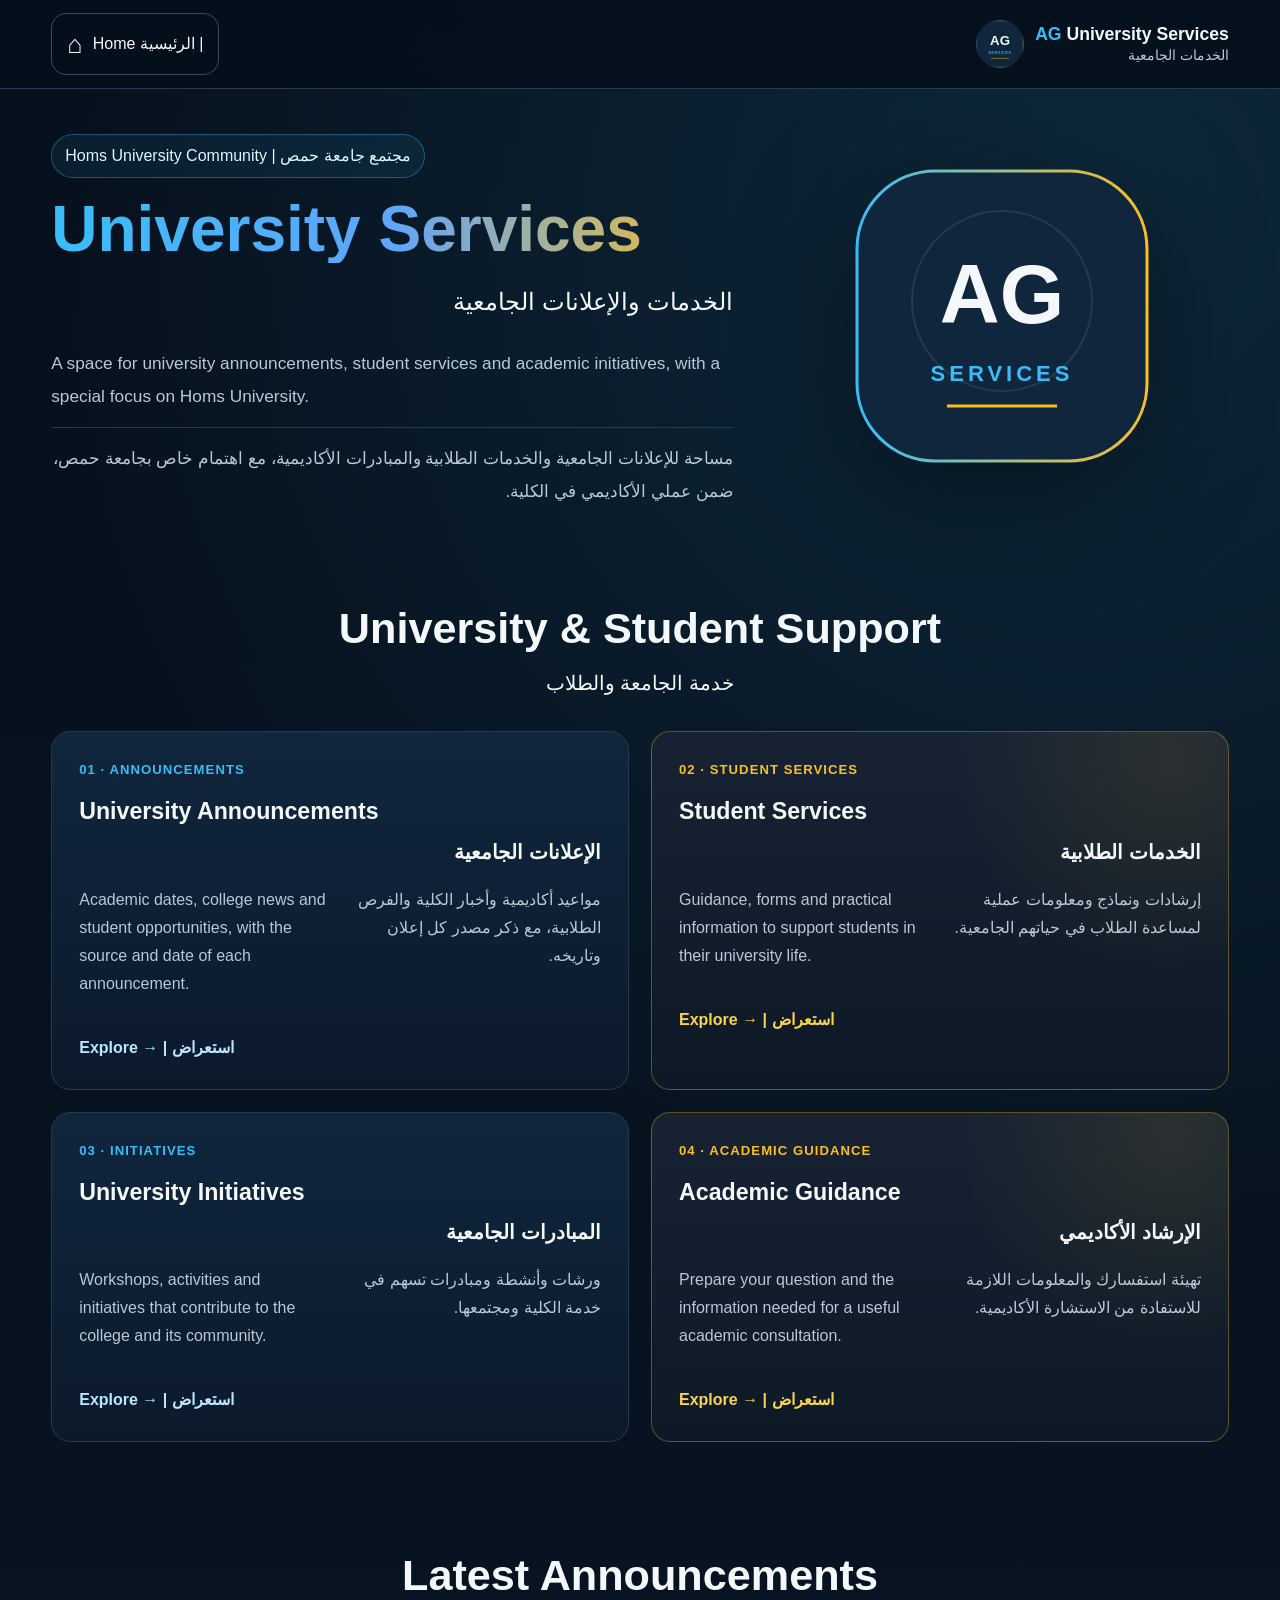
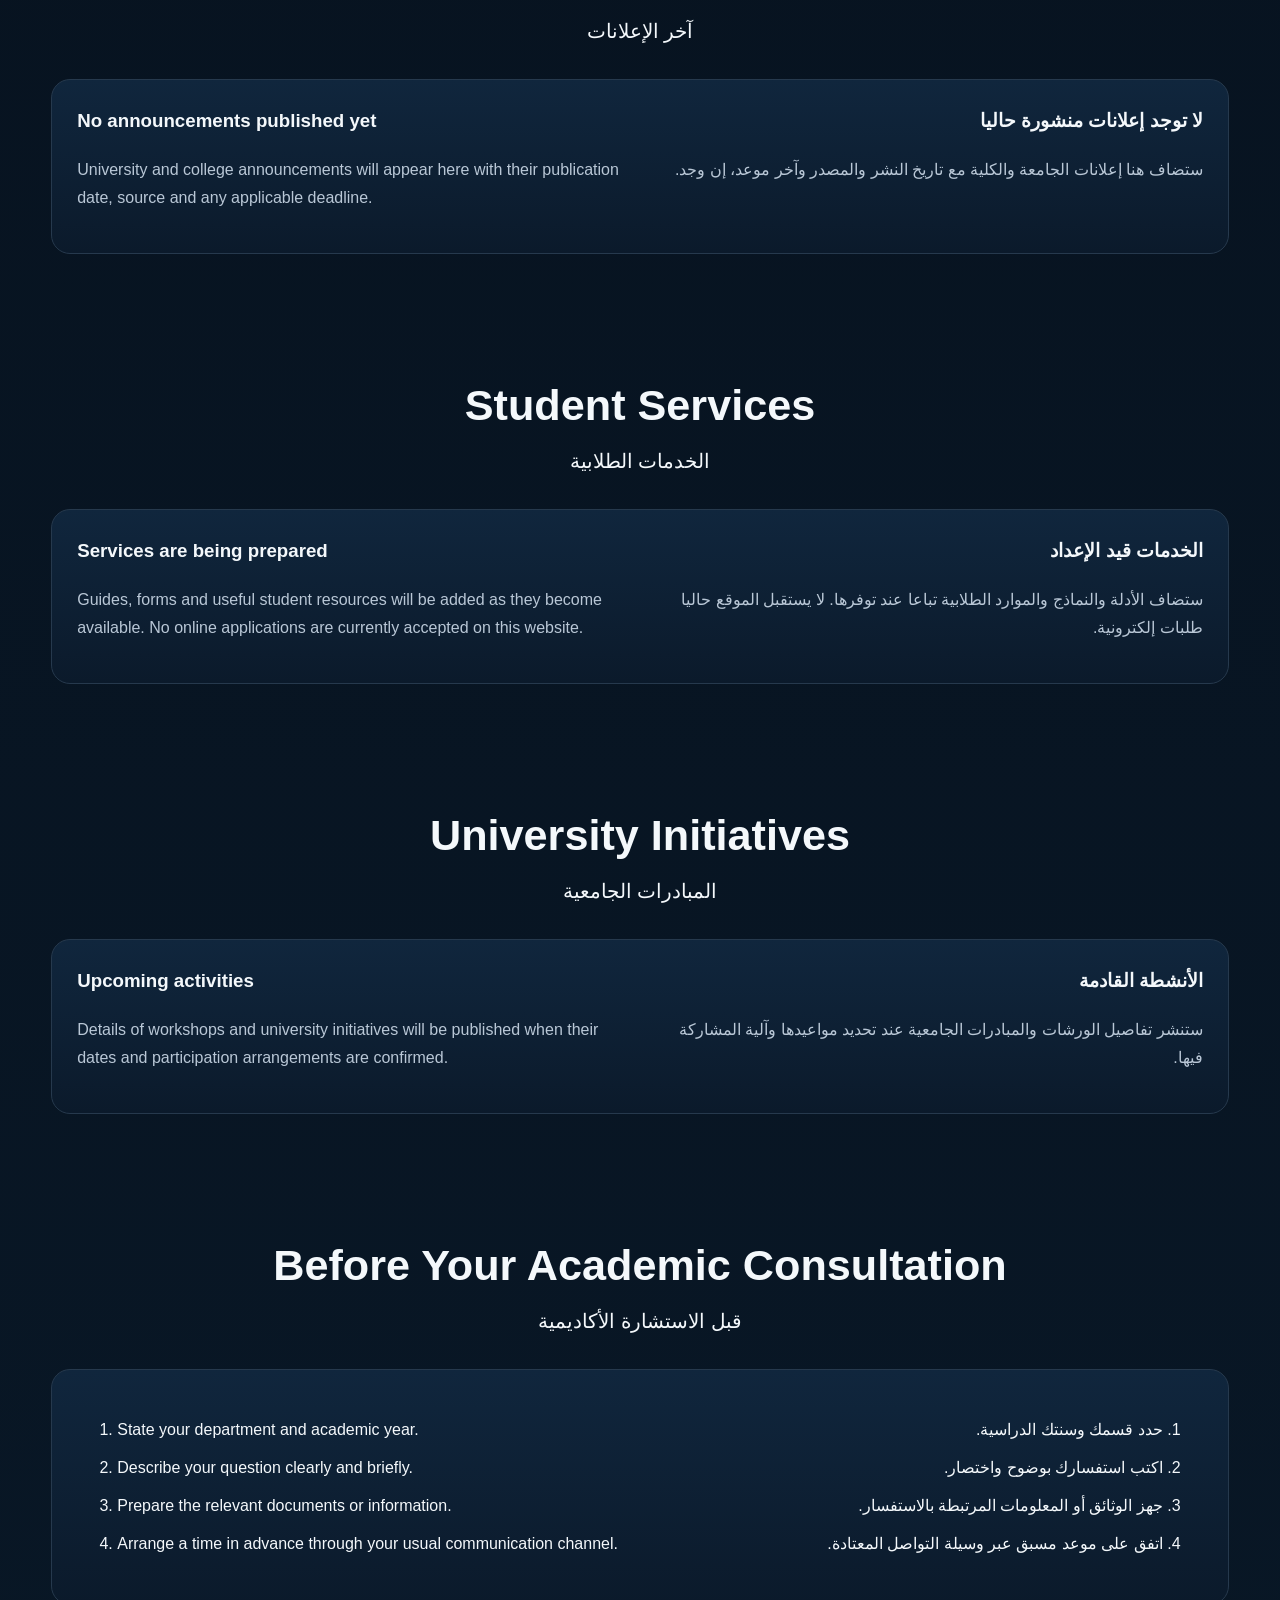
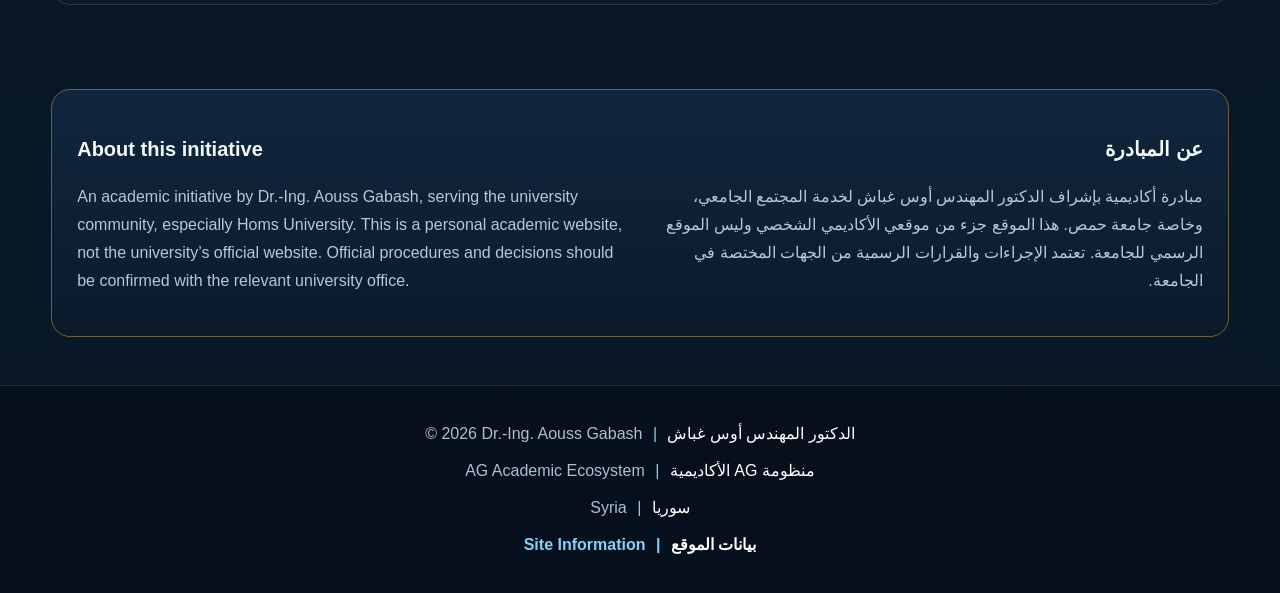
==== index.html @ 7ef09af5 "Build bilingual university services site matching AG academic branding" ====
<!doctype html>
<html lang="ar" dir="ltr">
<head>
<meta charset="utf-8"><meta name="viewport" content="width=device-width,initial-scale=1">
<title>الخدمات الجامعية | AG University Services</title>
<meta name="description" content="خدمات وإعلانات ومبادرات جامعية، وخاصة لطلبة جامعة حمص، ضمن العمل الأكاديمي للدكتور المهندس أوس غباش.">
<meta name="theme-color" content="#06101c">
<link rel="icon" href="brand.svg" type="image/svg+xml"><link rel="stylesheet" href="style.css">
</head>
<body>
<a class="skip" href="#main">إلى المحتوى | Skip to content</a>
<header><div class="container"><nav aria-label="التنقل الرئيسي">
<a class="home" href="https://aoussgabash.com/" aria-label="الرئيسية — الموقع الرئيسي لأوس غباش | Home"><span aria-hidden="true">⌂</span><span>Home <span lang="ar" dir="rtl">| الرئيسية</span></span></a>
<div class="brand"><img src="brand.svg" width="48" height="48" alt=""><span><b>AG</b> University Services<small lang="ar" dir="rtl">الخدمات الجامعية</small></span></div>
</nav></div></header>
<main id="main" class="container">
<section class="hero" aria-labelledby="page-title"><div>
<span class="badge">Homs University Community | مجتمع جامعة حمص</span>
<h1 id="page-title" class="gradient" lang="en">University Services</h1>
<div class="hero-ar" lang="ar" dir="rtl">الخدمات والإعلانات الجامعية</div>
<div class="research-intro"><p lang="en">A space for university announcements, student services and academic initiatives, with a special focus on Homs University.</p><p lang="ar" dir="rtl">مساحة للإعلانات الجامعية والخدمات الطلابية والمبادرات الأكاديمية، مع اهتمام خاص بجامعة حمص، ضمن عملي الأكاديمي في الكلية.</p></div>
</div><div class="hero-logo"><img src="brand.svg" width="300" height="300" alt="AG University Services — الخدمات الجامعية"></div></section>
<section aria-labelledby="services-title"><div class="title"><h2 id="services-title" lang="en">University &amp; Student Support</h2><div class="ar" lang="ar">خدمة الجامعة والطلاب</div></div>
<div class="course-grid"><a class="course" href="#announcements"><div class="code" lang="en">01 · ANNOUNCEMENTS</div><h3 lang="en">University Announcements</h3><div class="ar" lang="ar" dir="rtl">الإعلانات الجامعية</div><div class="pair"><div lang="en"><p>Academic dates, college news and student opportunities, with the source and date of each announcement.</p></div><div class="ar" lang="ar" dir="rtl"><p>مواعيد أكاديمية وأخبار الكلية والفرص الطلابية، مع ذكر مصدر كل إعلان وتاريخه.</p></div></div><span class="open">Explore → | استعراض</span></a>
<a class="course" href="#student-services"><div class="code" lang="en">02 · STUDENT SERVICES</div><h3 lang="en">Student Services</h3><div class="ar" lang="ar" dir="rtl">الخدمات الطلابية</div><div class="pair"><div lang="en"><p>Guidance, forms and practical information to support students in their university life.</p></div><div class="ar" lang="ar" dir="rtl"><p>إرشادات ونماذج ومعلومات عملية لمساعدة الطلاب في حياتهم الجامعية.</p></div></div><span class="open">Explore → | استعراض</span></a>
<a class="course" href="#initiatives"><div class="code" lang="en">03 · INITIATIVES</div><h3 lang="en">University Initiatives</h3><div class="ar" lang="ar" dir="rtl">المبادرات الجامعية</div><div class="pair"><div lang="en"><p>Workshops, activities and initiatives that contribute to the college and its community.</p></div><div class="ar" lang="ar" dir="rtl"><p>ورشات وأنشطة ومبادرات تسهم في خدمة الكلية ومجتمعها.</p></div></div><span class="open">Explore → | استعراض</span></a>
<a class="course" href="#guidance"><div class="code" lang="en">04 · ACADEMIC GUIDANCE</div><h3 lang="en">Academic Guidance</h3><div class="ar" lang="ar" dir="rtl">الإرشاد الأكاديمي</div><div class="pair"><div lang="en"><p>Prepare your question and the information needed for a useful academic consultation.</p></div><div class="ar" lang="ar" dir="rtl"><p>تهيئة استفسارك والمعلومات اللازمة للاستفادة من الاستشارة الأكاديمية.</p></div></div><span class="open">Explore → | استعراض</span></a></div></section>
<section id="announcements" aria-labelledby="announcements-title"><div class="title"><h2 id="announcements-title" lang="en">Latest Announcements</h2><div class="ar" lang="ar">آخر الإعلانات</div></div><div class="panel"><div class="pair"><div lang="en"><h3>No announcements published yet</h3><p>University and college announcements will appear here with their publication date, source and any applicable deadline.</p></div><div class="ar" lang="ar" dir="rtl"><h3>لا توجد إعلانات منشورة حاليا</h3><p>ستضاف هنا إعلانات الجامعة والكلية مع تاريخ النشر والمصدر وآخر موعد، إن وجد.</p></div></div></div></section>
<section id="student-services" aria-labelledby="student-services-title"><div class="title"><h2 id="student-services-title" lang="en">Student Services</h2><div class="ar" lang="ar">الخدمات الطلابية</div></div><div class="panel"><div class="pair"><div lang="en"><h3>Services are being prepared</h3><p>Guides, forms and useful student resources will be added as they become available. No online applications are currently accepted on this website.</p></div><div class="ar" lang="ar" dir="rtl"><h3>الخدمات قيد الإعداد</h3><p>ستضاف الأدلة والنماذج والموارد الطلابية تباعا عند توفرها. لا يستقبل الموقع حاليا طلبات إلكترونية.</p></div></div></div></section>
<section id="initiatives" aria-labelledby="initiatives-title"><div class="title"><h2 id="initiatives-title" lang="en">University Initiatives</h2><div class="ar" lang="ar">المبادرات الجامعية</div></div><div class="panel"><div class="pair"><div lang="en"><h3>Upcoming activities</h3><p>Details of workshops and university initiatives will be published when their dates and participation arrangements are confirmed.</p></div><div class="ar" lang="ar" dir="rtl"><h3>الأنشطة القادمة</h3><p>ستنشر تفاصيل الورشات والمبادرات الجامعية عند تحديد مواعيدها وآلية المشاركة فيها.</p></div></div></div></section>
<section id="guidance" aria-labelledby="guidance-title"><div class="title"><h2 id="guidance-title" lang="en">Before Your Academic Consultation</h2><div class="ar" lang="ar">قبل الاستشارة الأكاديمية</div></div><div class="panel"><div class="pair"><div lang="en"><ol><li>State your department and academic year.</li><li>Describe your question clearly and briefly.</li><li>Prepare the relevant documents or information.</li><li>Arrange a time in advance through your usual communication channel.</li></ol></div><div class="ar" lang="ar" dir="rtl"><ol><li>حدد قسمك وسنتك الدراسية.</li><li>اكتب استفسارك بوضوح واختصار.</li><li>جهز الوثائق أو المعلومات المرتبطة بالاستفسار.</li><li>اتفق على موعد مسبق عبر وسيلة التواصل المعتادة.</li></ol></div></div></div></section>
<aside class="panel site-note" aria-label="حول المبادرة"><div class="pair"><div lang="en"><h2>About this initiative</h2><p>An academic initiative by Dr.-Ing. Aouss Gabash, serving the university community, especially Homs University. This is a personal academic website, not the university’s official website. Official procedures and decisions should be confirmed with the relevant university office.</p></div><div class="ar" lang="ar" dir="rtl"><h2>عن المبادرة</h2><p>مبادرة أكاديمية بإشراف الدكتور المهندس أوس غباش لخدمة المجتمع الجامعي، وخاصة جامعة حمص. هذا الموقع جزء من موقعي الأكاديمي الشخصي وليس الموقع الرسمي للجامعة. تعتمد الإجراءات والقرارات الرسمية من الجهات المختصة في الجامعة.</p></div></div></aside>
</main><footer id="ag-central-footer" class="site-footer ag-central-footer">
<div class="ag-central-footer-inner">
<p class="ag-central-footer-line">© 2026 Dr.-Ing. Aouss Gabash <span class="ag-central-footer-sep" aria-hidden="true">|</span> <span class="ag-central-footer-ar" lang="ar" dir="rtl">الدكتور المهندس أوس غباش</span></p>
<p class="ag-central-footer-line">AG Academic Ecosystem <span class="ag-central-footer-sep" aria-hidden="true">|</span> <span class="ag-central-footer-ar" lang="ar" dir="rtl">منظومة AG الأكاديمية</span></p>
<p class="ag-central-footer-line">Syria <span class="ag-central-footer-sep" aria-hidden="true">|</span> <span class="ag-central-footer-ar" lang="ar" dir="rtl">سوريا</span></p>
<p class="ag-central-footer-line"><a class="ag-central-footer-link" href="https://aoussgabash.com/site-information.html">Site Information <span class="ag-central-footer-sep" aria-hidden="true">|</span> <span class="ag-central-footer-ar" lang="ar" dir="rtl">بيانات الموقع</span></a></p>
</div></footer></body></html>
---- style.css ----
:root{--bg:#06101c;--bg2:#091827;--panel:#10263d;--panel2:#0b1a2b;--line:#26394d;--text:#f4f8fb;--muted:#b9c7d6;--blue:#38bdf8;--gold:#fbbf24}
*{box-sizing:border-box}html{scroll-behavior:smooth}body{margin:0;font-family:Arial,Tahoma,sans-serif;background:radial-gradient(circle at 85% 5%,rgba(56,189,248,.14),transparent 28%),linear-gradient(180deg,var(--bg),var(--bg2));color:var(--text);line-height:1.75}.container{width:min(1180px,92%);margin:auto}a{color:inherit;text-decoration:none}
header{position:sticky;top:0;z-index:50;background:rgba(6,16,28,.92);backdrop-filter:blur(14px);border-bottom:1px solid var(--line)}nav{min-height:88px;display:flex;align-items:center;gap:20px}.home{width:54px;height:54px;border:1px solid #3b4b5c;border-radius:15px;display:grid;place-items:center;font-size:24px}.brand{display:flex;align-items:center;gap:11px;font-weight:800}.brand img{width:48px;height:48px;border-radius:50%}.brand span{font-size:1.1rem;line-height:1.35}.brand b{color:var(--blue)}.navlinks{margin-left:auto;display:flex;gap:25px}.navlinks a{text-align:center}.navlinks small{display:block;direction:rtl;font-size:.84rem}
.hero{display:grid;grid-template-columns:1.2fr .8fr;align-items:center;gap:42px;padding:65px 0 35px}.badge{display:inline-flex;padding:7px 13px;border-radius:999px;border:1px solid rgba(56,189,248,.35);background:rgba(56,189,248,.08);color:#dff7ff}.hero h1{font-size:clamp(2.4rem,6vw,4.7rem);line-height:1.05;margin:18px 0}.gradient{background:linear-gradient(90deg,var(--blue),#60a5fa,var(--gold));-webkit-background-clip:text;color:transparent}.hero-ar{direction:rtl;font-size:1.5rem}.hero p{color:var(--muted);max-width:760px}.hero-logo{text-align:center}.hero-logo img{width:min(300px,75vw);border-radius:28%;filter:drop-shadow(0 26px 60px rgba(0,0,0,.42))}
section{padding:48px 0}.title{text-align:center;margin-bottom:30px}.title h2{font-size:clamp(2rem,4vw,2.7rem);margin:0}.title .ar{direction:rtl;font-size:1.25rem}.title p{color:var(--muted)}
.course-grid{display:grid;grid-template-columns:repeat(2,1fr);gap:22px}.course{position:relative;display:block;min-height:260px;padding:27px;background:linear-gradient(180deg,var(--panel),var(--panel2));border:1px solid var(--line);border-radius:19px;transition:.2s}.course:hover{transform:translateY(-5px);border-color:rgba(56,189,248,.65);box-shadow:0 20px 48px rgba(0,0,0,.27)}.course:nth-child(even){border-color:rgba(251,191,36,.34);background:radial-gradient(circle at 90% 10%,rgba(251,191,36,.09),transparent 35%),linear-gradient(180deg,#172333,#0d1926)}.code{color:var(--blue);font-size:.82rem;font-weight:800;letter-spacing:.08em}.course:nth-child(even) .code{color:var(--gold)}.course h3{font-size:1.45rem;margin:9px 0 3px}.course .ar{direction:rtl;text-align:right;font-size:1.25rem;font-weight:700}.course p{color:var(--muted)}.meta{display:flex;gap:10px;flex-wrap:wrap;margin-top:18px;padding-right:155px}.pill{padding:5px 10px;border:1px solid var(--line);border-radius:999px;font-size:.78rem;color:#dff7ff}.open{position:absolute;right:25px;bottom:20px;color:#bae6fd;font-weight:800}.course:nth-child(even) .open{color:#fcd34d}.planned{opacity:.82}.planned .open{color:var(--muted)}.add-course{border-style:dashed;display:flex;align-items:center;justify-content:center;text-align:center;color:var(--muted)}.add-course strong{display:block;color:#fff;font-size:2rem}footer{border-top:1px solid var(--line);padding:48px 0;text-align:center;color:#c8d9ec}.footer-wrap{display:flex;flex-direction:column;align-items:center;gap:12px;font-size:1rem}.site-footer a{color:#55bdf7}.site-footer strong{font-weight:800}
@media(max-width:900px){.navlinks{display:none}.hero{grid-template-columns:1fr;text-align:center}.hero-logo{order:-1}.hero-logo img{width:220px}}@media(max-width:680px){.course-grid{grid-template-columns:1fr}.brand span{font-size:.9rem}.course{padding-bottom:86px}.meta{padding-right:0;margin-bottom:8px}.open{left:27px;right:auto;bottom:22px}}

/* Central footer: exact layout and typography of homepage assets/shared/ag-theme.css */
#ag-central-footer{padding:34px 0;border-top:1px solid rgba(255,255,255,.12);background:#06101c;color:#aebfd0;font-family:Arial,Helvetica,sans-serif}
#ag-central-footer .ag-central-footer-inner{width:min(1120px,calc(100% - 32px));margin-inline:auto;text-align:center}
#ag-central-footer .ag-central-footer-line{margin:0;line-height:1.8}
#ag-central-footer .ag-central-footer-line + .ag-central-footer-line{margin-top:8px}
#ag-central-footer .ag-central-footer-ar{color:#fff;direction:rtl;unicode-bidi:isolate;font-family:Tahoma,Arial,sans-serif}
#ag-central-footer .ag-central-footer-sep{margin-inline:6px;color:#7dd3fc}
#ag-central-footer .ag-central-footer-link{color:#7dd3fc;text-decoration:none;font-weight:700}
#ag-central-footer .ag-central-footer-link:hover{color:#fff;text-decoration:underline}
@media(max-width:680px){#ag-central-footer{padding:30px 0}#ag-central-footer .ag-central-footer-inner{width:min(1120px,calc(100% - 24px));font-size:.92rem}}

.actions{display:flex;flex-wrap:wrap;gap:12px;margin-top:22px}.button{display:inline-block;padding:10px 18px;border:1px solid var(--blue);border-radius:10px;color:#dff7ff}.button:hover{background:#16364d}.ar{direction:rtl;text-align:right}.pair{display:grid;grid-template-columns:1fr 1fr;gap:24px}.panel{padding:25px;border:1px solid var(--line);border-radius:19px;background:linear-gradient(180deg,var(--panel),var(--panel2));margin:18px 0}.panel h3{margin-top:0}.panel p{color:var(--muted)}.skip{position:absolute;left:-9999px}.skip:focus{left:10px;top:10px;z-index:99;background:#10263d;padding:15px}a:focus-visible,summary:focus-visible{outline:3px solid var(--gold);outline-offset:5px}summary{cursor:pointer;font-weight:700;padding:8px}.hero{padding-top:45px}.hero h1{font-size:clamp(2.3rem,5vw,4.3rem)}.navlinks{gap:18px}.open{position:static;display:block;margin-top:20px}.meta{padding-right:0}.course{min-height:250px}.subnav{display:flex;flex-wrap:wrap;gap:10px;padding-bottom:20px}.subnav a{color:var(--blue)}@media(max-width:900px){nav{flex-wrap:wrap;padding:12px 0;gap:12px}.navlinks{display:flex;width:100%;justify-content:center;gap:16px;font-size:.85rem}.hero-logo img{width:170px}.pair{grid-template-columns:1fr;gap:4px}.hero{gap:15px;padding-top:25px}.actions{justify-content:center}header{position:relative}}
/* Research introduction and complete bilingual areas */
.research-intro{margin-top:24px}.hero .research-intro p{font-family:Arial,Tahoma,sans-serif;font-size:1.08rem;line-height:1.9;font-weight:400;margin:0;max-width:none}.hero .research-intro p+p{margin-top:14px;padding-top:14px;border-top:1px solid var(--line)}.research-intro [lang="en"]{text-align:left}.research-intro [lang="ar"]{text-align:right}.research-areas{padding-top:24px}.research-area-list{list-style:none;padding:0;margin:0;border:1px solid var(--line);border-radius:19px;overflow:hidden;background:linear-gradient(180deg,var(--panel),var(--panel2))}.research-area-list li{display:grid;grid-template-columns:36px minmax(0,1fr) minmax(0,1fr);gap:22px;align-items:center;padding:21px 25px}.research-area-list li+li{border-top:1px solid var(--line)}.research-area-list li:nth-child(even){background:rgba(251,191,36,.035)}.research-area-list li>span:not(.area-number){font-family:Arial,Tahoma,sans-serif;font-size:1.05rem;line-height:1.8;font-weight:500;overflow-wrap:anywhere}.research-area-list [lang="ar"]{text-align:right}.area-number{font-size:.85rem;font-weight:700;color:var(--blue)}.research-area-list li:nth-child(even) .area-number{color:var(--gold)}@media(max-width:680px){.research-area-list li{grid-template-columns:28px minmax(0,1fr);gap:7px 12px;padding:18px}.area-number{grid-row:1 / 3;align-self:start}.research-area-list [lang="ar"]{grid-column:2}.hero .research-intro p{font-size:1rem}}


/* University services: preserve the shared AG palette and bilingual structure. */
.home{width:auto;height:auto;min-height:54px;padding:8px 15px;display:flex;gap:10px;font-size:1rem;flex-shrink:0}
.home>span:first-child{font-size:1.6rem}.brand{margin-left:auto}.brand small{display:block;font-size:.85rem;color:var(--muted);font-weight:400}
.title>.ar{text-align:center}.course .pair .ar{font-size:1rem;font-weight:400}
section[id]{scroll-margin-top:110px}.site-note{margin-bottom:48px;border-color:#72602e}.site-note h2{font-size:1.25rem}
li{padding:5px 0}p{overflow-wrap:break-word}.pair>div{min-width:0}
@media(max-width:540px){nav{justify-content:space-between;gap:8px}.home{padding:8px 10px;font-size:.85rem}.brand{gap:7px}.brand img{width:38px;height:38px}.brand span{font-size:.8rem}.brand small{font-size:.75rem}.badge{font-size:.8rem}.hero h1{font-size:2.6rem}.course{padding-bottom:27px}section{padding:30px 0}}
@media(prefers-reduced-motion:reduce){html{scroll-behavior:auto}.course{transition:none}.course:hover{transform:none}}
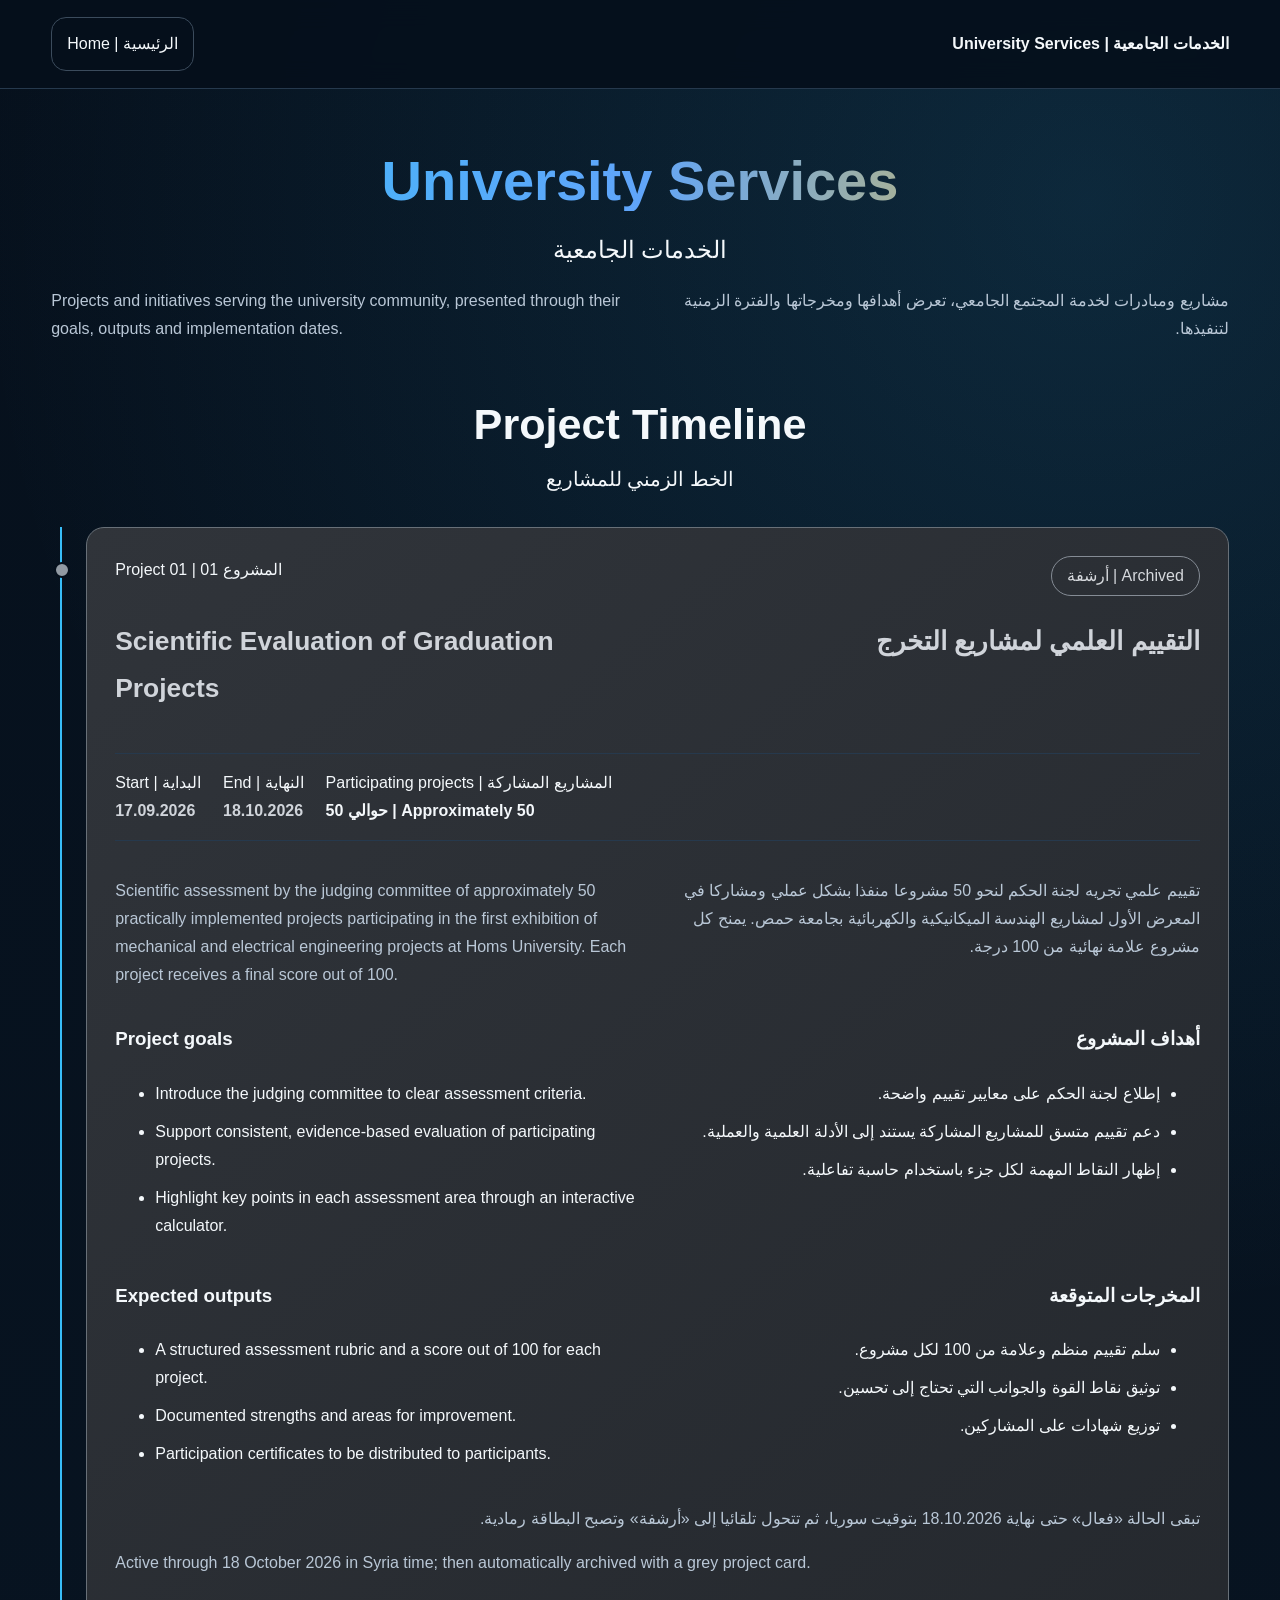
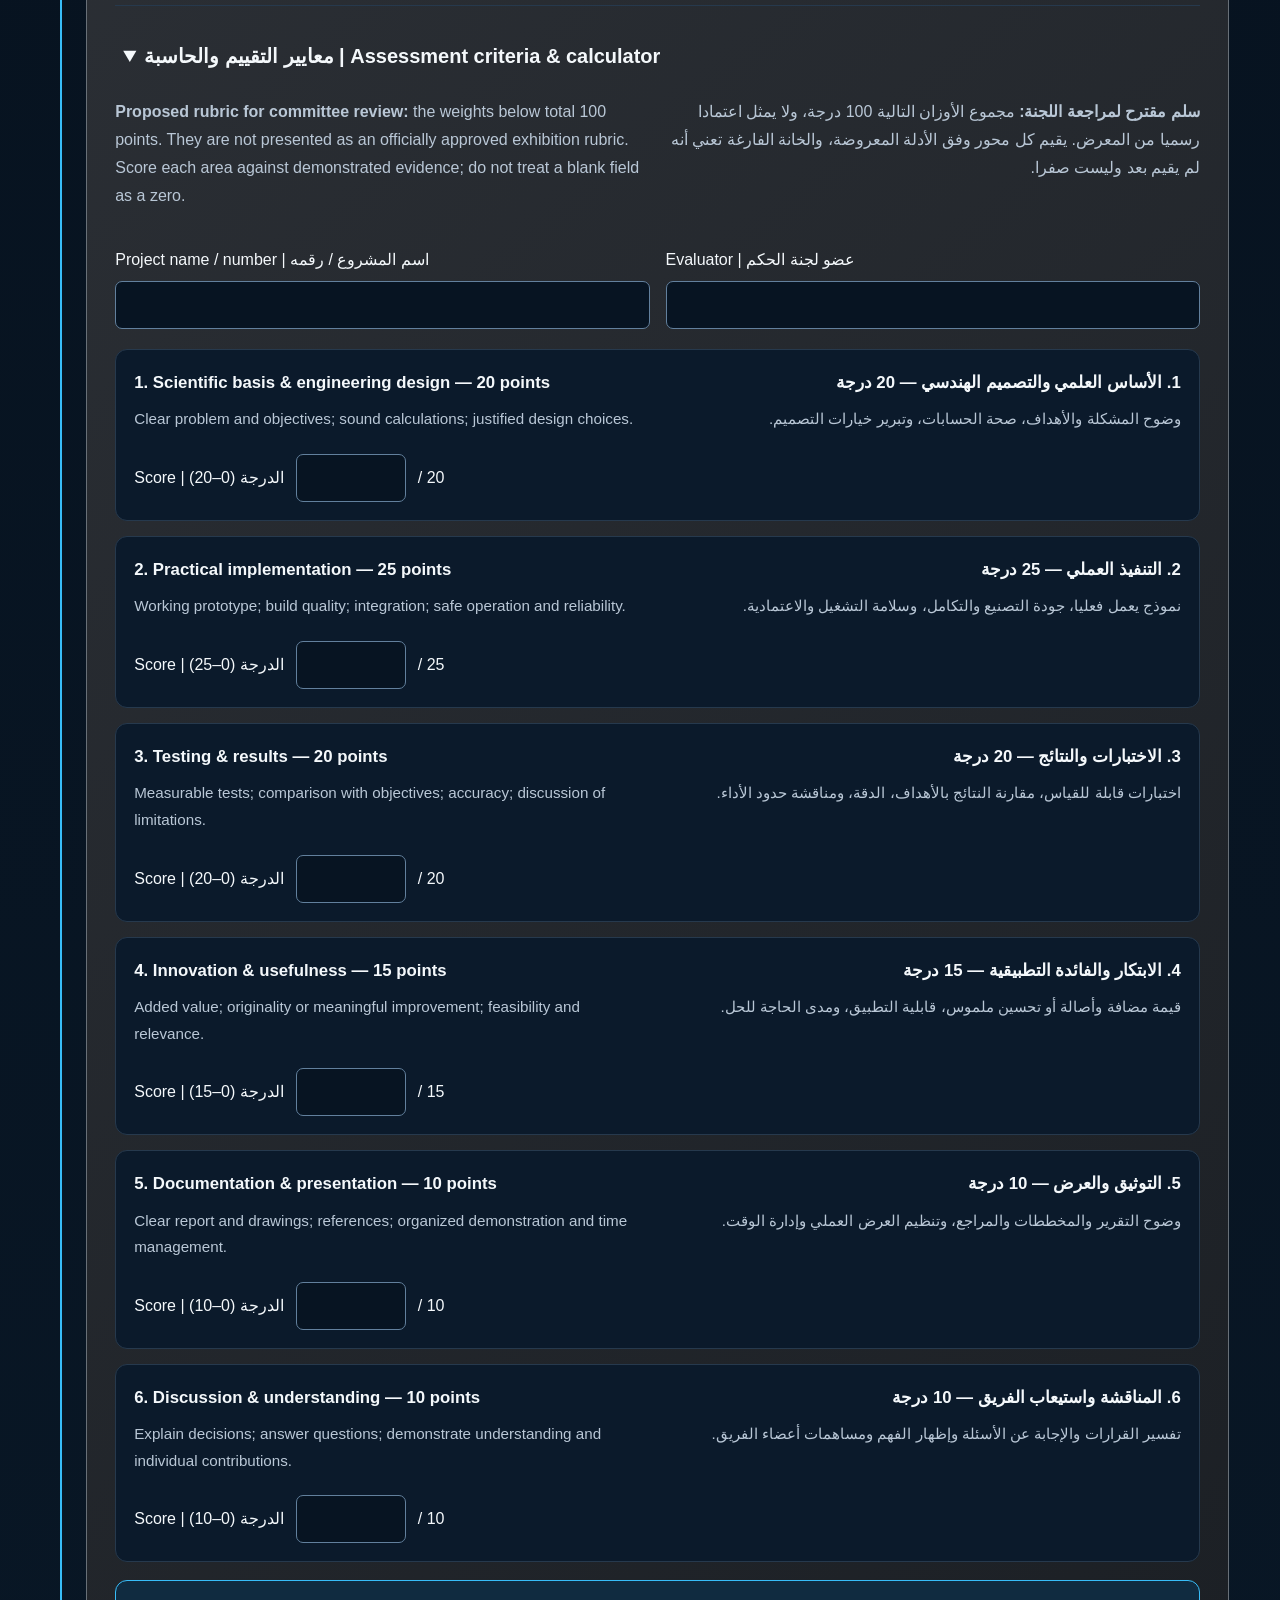
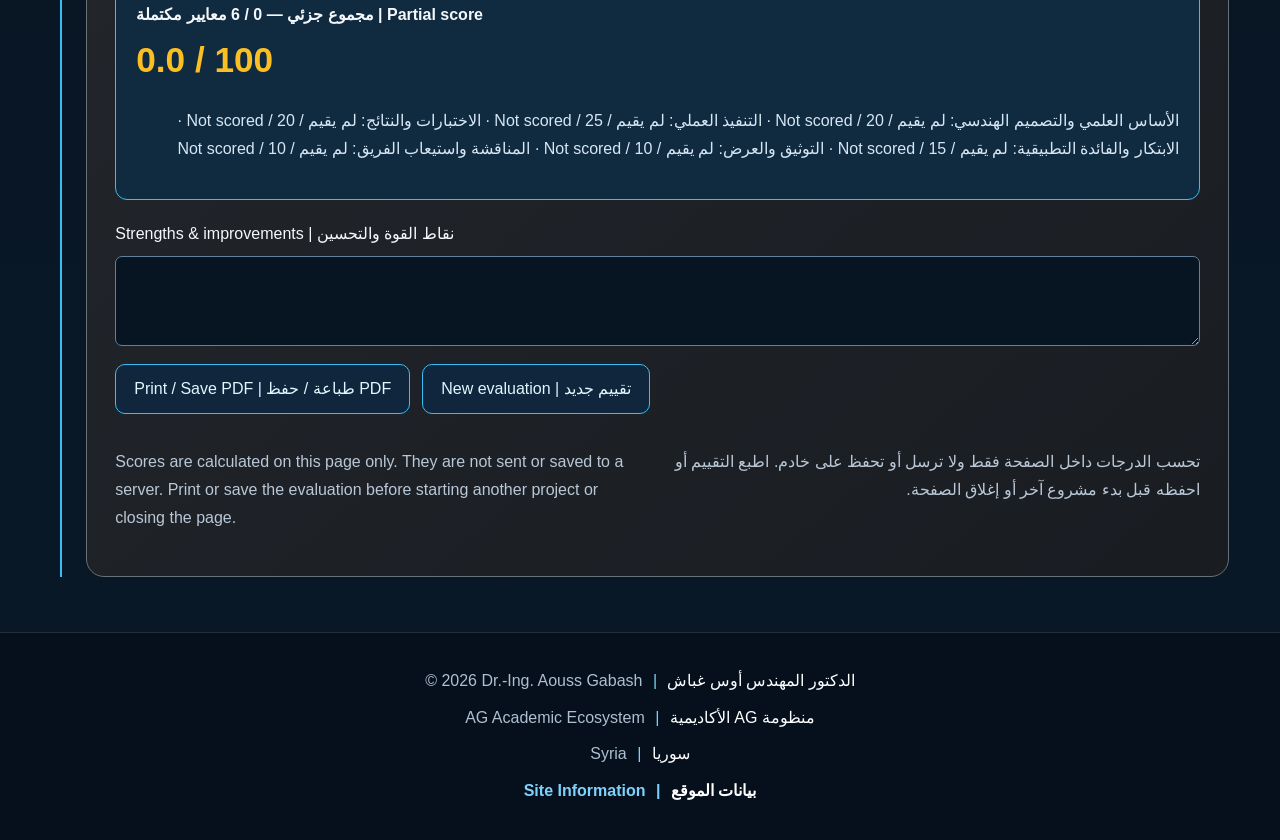
==== commit 02444219: "Replace service cards with project timeline and 100-point evaluation calculator" ====
--- a/index.html
+++ b/index.html
@@ -1,39 +1,62 @@
-<!doctype html>
-<html lang="ar" dir="ltr">
-<head>
-<meta charset="utf-8"><meta name="viewport" content="width=device-width,initial-scale=1">
-<title>الخدمات الجامعية | AG University Services</title>
-<meta name="description" content="خدمات وإعلانات ومبادرات جامعية، وخاصة لطلبة جامعة حمص، ضمن العمل الأكاديمي للدكتور المهندس أوس غباش.">
-<meta name="theme-color" content="#06101c">
-<link rel="icon" href="brand.svg" type="image/svg+xml"><link rel="stylesheet" href="style.css">
-</head>
-<body>
-<a class="skip" href="#main">إلى المحتوى | Skip to content</a>
-<header><div class="container"><nav aria-label="التنقل الرئيسي">
-<a class="home" href="https://aoussgabash.com/" aria-label="الرئيسية — الموقع الرئيسي لأوس غباش | Home"><span aria-hidden="true">⌂</span><span>Home <span lang="ar" dir="rtl">| الرئيسية</span></span></a>
-<div class="brand"><img src="brand.svg" width="48" height="48" alt=""><span><b>AG</b> University Services<small lang="ar" dir="rtl">الخدمات الجامعية</small></span></div>
-</nav></div></header>
-<main id="main" class="container">
-<section class="hero" aria-labelledby="page-title"><div>
-<span class="badge">Homs University Community | مجتمع جامعة حمص</span>
-<h1 id="page-title" class="gradient" lang="en">University Services</h1>
-<div class="hero-ar" lang="ar" dir="rtl">الخدمات والإعلانات الجامعية</div>
-<div class="research-intro"><p lang="en">A space for university announcements, student services and academic initiatives, with a special focus on Homs University.</p><p lang="ar" dir="rtl">مساحة للإعلانات الجامعية والخدمات الطلابية والمبادرات الأكاديمية، مع اهتمام خاص بجامعة حمص، ضمن عملي الأكاديمي في الكلية.</p></div>
-</div><div class="hero-logo"><img src="brand.svg" width="300" height="300" alt="AG University Services — الخدمات الجامعية"></div></section>
-<section aria-labelledby="services-title"><div class="title"><h2 id="services-title" lang="en">University &amp; Student Support</h2><div class="ar" lang="ar">خدمة الجامعة والطلاب</div></div>
-<div class="course-grid"><a class="course" href="#announcements"><div class="code" lang="en">01 · ANNOUNCEMENTS</div><h3 lang="en">University Announcements</h3><div class="ar" lang="ar" dir="rtl">الإعلانات الجامعية</div><div class="pair"><div lang="en"><p>Academic dates, college news and student opportunities, with the source and date of each announcement.</p></div><div class="ar" lang="ar" dir="rtl"><p>مواعيد أكاديمية وأخبار الكلية والفرص الطلابية، مع ذكر مصدر كل إعلان وتاريخه.</p></div></div><span class="open">Explore → | استعراض</span></a>
-<a class="course" href="#student-services"><div class="code" lang="en">02 · STUDENT SERVICES</div><h3 lang="en">Student Services</h3><div class="ar" lang="ar" dir="rtl">الخدمات الطلابية</div><div class="pair"><div lang="en"><p>Guidance, forms and practical information to support students in their university life.</p></div><div class="ar" lang="ar" dir="rtl"><p>إرشادات ونماذج ومعلومات عملية لمساعدة الطلاب في حياتهم الجامعية.</p></div></div><span class="open">Explore → | استعراض</span></a>
-<a class="course" href="#initiatives"><div class="code" lang="en">03 · INITIATIVES</div><h3 lang="en">University Initiatives</h3><div class="ar" lang="ar" dir="rtl">المبادرات الجامعية</div><div class="pair"><div lang="en"><p>Workshops, activities and initiatives that contribute to the college and its community.</p></div><div class="ar" lang="ar" dir="rtl"><p>ورشات وأنشطة ومبادرات تسهم في خدمة الكلية ومجتمعها.</p></div></div><span class="open">Explore → | استعراض</span></a>
-<a class="course" href="#guidance"><div class="code" lang="en">04 · ACADEMIC GUIDANCE</div><h3 lang="en">Academic Guidance</h3><div class="ar" lang="ar" dir="rtl">الإرشاد الأكاديمي</div><div class="pair"><div lang="en"><p>Prepare your question and the information needed for a useful academic consultation.</p></div><div class="ar" lang="ar" dir="rtl"><p>تهيئة استفسارك والمعلومات اللازمة للاستفادة من الاستشارة الأكاديمية.</p></div></div><span class="open">Explore → | استعراض</span></a></div></section>
-<section id="announcements" aria-labelledby="announcements-title"><div class="title"><h2 id="announcements-title" lang="en">Latest Announcements</h2><div class="ar" lang="ar">آخر الإعلانات</div></div><div class="panel"><div class="pair"><div lang="en"><h3>No announcements published yet</h3><p>University and college announcements will appear here with their publication date, source and any applicable deadline.</p></div><div class="ar" lang="ar" dir="rtl"><h3>لا توجد إعلانات منشورة حاليا</h3><p>ستضاف هنا إعلانات الجامعة والكلية مع تاريخ النشر والمصدر وآخر موعد، إن وجد.</p></div></div></div></section>
-<section id="student-services" aria-labelledby="student-services-title"><div class="title"><h2 id="student-services-title" lang="en">Student Services</h2><div class="ar" lang="ar">الخدمات الطلابية</div></div><div class="panel"><div class="pair"><div lang="en"><h3>Services are being prepared</h3><p>Guides, forms and useful student resources will be added as they become available. No online applications are currently accepted on this website.</p></div><div class="ar" lang="ar" dir="rtl"><h3>الخدمات قيد الإعداد</h3><p>ستضاف الأدلة والنماذج والموارد الطلابية تباعا عند توفرها. لا يستقبل الموقع حاليا طلبات إلكترونية.</p></div></div></div></section>
-<section id="initiatives" aria-labelledby="initiatives-title"><div class="title"><h2 id="initiatives-title" lang="en">University Initiatives</h2><div class="ar" lang="ar">المبادرات الجامعية</div></div><div class="panel"><div class="pair"><div lang="en"><h3>Upcoming activities</h3><p>Details of workshops and university initiatives will be published when their dates and participation arrangements are confirmed.</p></div><div class="ar" lang="ar" dir="rtl"><h3>الأنشطة القادمة</h3><p>ستنشر تفاصيل الورشات والمبادرات الجامعية عند تحديد مواعيدها وآلية المشاركة فيها.</p></div></div></div></section>
-<section id="guidance" aria-labelledby="guidance-title"><div class="title"><h2 id="guidance-title" lang="en">Before Your Academic Consultation</h2><div class="ar" lang="ar">قبل الاستشارة الأكاديمية</div></div><div class="panel"><div class="pair"><div lang="en"><ol><li>State your department and academic year.</li><li>Describe your question clearly and briefly.</li><li>Prepare the relevant documents or information.</li><li>Arrange a time in advance through your usual communication channel.</li></ol></div><div class="ar" lang="ar" dir="rtl"><ol><li>حدد قسمك وسنتك الدراسية.</li><li>اكتب استفسارك بوضوح واختصار.</li><li>جهز الوثائق أو المعلومات المرتبطة بالاستفسار.</li><li>اتفق على موعد مسبق عبر وسيلة التواصل المعتادة.</li></ol></div></div></div></section>
-<aside class="panel site-note" aria-label="حول المبادرة"><div class="pair"><div lang="en"><h2>About this initiative</h2><p>An academic initiative by Dr.-Ing. Aouss Gabash, serving the university community, especially Homs University. This is a personal academic website, not the university’s official website. Official procedures and decisions should be confirmed with the relevant university office.</p></div><div class="ar" lang="ar" dir="rtl"><h2>عن المبادرة</h2><p>مبادرة أكاديمية بإشراف الدكتور المهندس أوس غباش لخدمة المجتمع الجامعي، وخاصة جامعة حمص. هذا الموقع جزء من موقعي الأكاديمي الشخصي وليس الموقع الرسمي للجامعة. تعتمد الإجراءات والقرارات الرسمية من الجهات المختصة في الجامعة.</p></div></div></aside>
-</main><footer id="ag-central-footer" class="site-footer ag-central-footer">
+<!doctype html><html lang="ar" dir="ltr"><head><meta charset="utf-8"><meta name="viewport" content="width=device-width,initial-scale=1"><title>الخدمات الجامعية | University Services</title><meta name="description" content="مشاريع ومبادرات لخدمة المجتمع الجامعي، مع أهداف ومخرجات وفترات تنفيذ واضحة."><link rel="stylesheet" href="style.css"><style>
+.hero{display:block;text-align:center;padding:45px 0 28px}.hero .pair{text-align:left}.hero h1{font-size:clamp(2rem,5vw,3.5rem)}nav{justify-content:space-between}.site-name{font-weight:bold}.home{font-size:1rem}.timeline{border-left:2px solid var(--blue);padding-left:24px;margin:20px 0 55px 9px}.project{position:relative;background:linear-gradient(140deg,#102d43,#0b1a2b);border:1px solid #327da0;border-radius:18px;padding:28px}.project:before{content:"";position:absolute;left:-33px;top:34px;width:12px;height:12px;border:2px solid var(--bg);border-radius:50%;background:var(--blue)}.project-head{display:flex;justify-content:space-between;gap:15px;flex-wrap:wrap}.status{border:1px solid #38bdf8;border-radius:30px;padding:5px 15px;color:#bcecff}.dates{display:flex;gap:22px;flex-wrap:wrap;margin:20px 0;padding:15px 0;border-block:1px solid var(--line)}.dates time{display:block;color:var(--gold);font-weight:bold}.project.archived{background:linear-gradient(140deg,#30343a,#191d22);border-color:#687078}.project.archived:before{background:#929aa3}.project.archived .status{border-color:#858c95;color:#d6d9dd}.project.archived h2,.project.archived time{color:#d0d4da}.project h2{font-size:1.65rem}.project .pair p{color:var(--muted)}.calculator{margin-top:28px;border-top:1px solid var(--line);padding-top:25px}.calculator summary{font-size:1.25rem}.rubric-row{border:1px solid var(--line);border-radius:12px;margin:15px 0;padding:18px;background:#0b1a2b}.rubric-row h3{font-size:1.05rem;margin:0}.rubric-row p{margin:9px 0;font-size:.95rem}.score-line{display:flex;align-items:center;gap:12px;flex-wrap:wrap;margin-top:12px}input,textarea{font:inherit;background:#071422;color:#f4f8fb;border:1px solid #62809d;border-radius:7px;padding:9px;max-width:100%}input[type=number]{width:110px}input:invalid{border-color:#fda4af}input:focus-visible,textarea:focus-visible,button:focus-visible{outline:3px solid var(--gold);outline-offset:3px}.identity{display:grid;grid-template-columns:1fr 1fr;gap:16px;margin:20px 0}.identity label{display:grid;gap:7px}.result{background:#102b40;border:1px solid #38bdf8;border-radius:12px;padding:20px;margin-top:18px}.result output{display:block;font-size:2.2rem;color:var(--gold);font-weight:bold}.feedback{color:#d6e6f4}.error{color:#fecdd3}button{font:inherit;cursor:pointer;background:#10263d}.actions{margin:18px 0}.notes{display:grid;gap:8px;margin-top:20px}.notes textarea{width:100%;min-height:90px}.muted{color:var(--muted)}.title .ar{text-align:center}
+@media(max-width:680px){.timeline{padding-left:15px;margin-left:4px}.project{padding:17px}.project:before{left:-24px}.identity{grid-template-columns:1fr}.project h2{font-size:1.3rem}.site-name{font-size:.85rem}.dates{gap:14px}.home{width:auto;padding:8px 12px}}
+@media print{header,.hero,.skip,footer,.actions,.calculator>summary{display:none!important}body{background:white!important;color:black!important}.container{width:100%}.timeline{border:0;margin:0;padding:0}.project,.project.archived,.rubric-row,.result{background:white!important;color:black!important;border-color:#888;box-shadow:none}.project:before{display:none}.pair p,.muted,.feedback,.project time,.result output{color:black!important}input,textarea{background:white;color:black;border:1px solid #aaa}.rubric-row{break-inside:avoid}.pair{grid-template-columns:1fr 1fr}.calculator{display:block}.project{padding:10px}}
+</style></head><body>
+<a class="skip" href="#main">إلى المحتوى | Skip to content</a><header><nav class="container"><a class="home" href="https://aoussgabash.com/">Home | الرئيسية</a><span class="site-name">University Services | الخدمات الجامعية</span></nav></header>
+<main class="container" id="main"><section class="hero"><h1 class="gradient">University Services</h1><div class="hero-ar" lang="ar">الخدمات الجامعية</div><div class="pair"><div lang="en"><p>Projects and initiatives serving the university community, presented through their goals, outputs and implementation dates.</p></div><div lang="ar" dir="rtl" class="ar"><p>مشاريع ومبادرات لخدمة المجتمع الجامعي، تعرض أهدافها ومخرجاتها والفترة الزمنية لتنفيذها.</p></div></div></section>
+<div class="title"><h2>Project Timeline</h2><div class="ar" lang="ar">الخط الزمني للمشاريع</div></div>
+<div class="timeline"><article class="project" aria-labelledby="project-title"><div class="project-head"><span>Project 01 | المشروع 01</span><span id="status" class="status">17.09.2026 – 18.10.2026</span></div>
+<div class="pair"><div lang="en"><h2 id="project-title">Scientific Evaluation of Graduation Projects</h2></div><div lang="ar" dir="rtl" class="ar"><h2>التقييم العلمي لمشاريع التخرج</h2></div></div>
+<div class="dates"><div>Start | البداية<time datetime="2026-09-17">17.09.2026</time></div><div>End | النهاية<time datetime="2026-10-18">18.10.2026</time></div><div>Participating projects | المشاريع المشاركة<strong style="display:block">حوالي 50 | Approximately 50</strong></div></div>
+<div class="pair"><div lang="en"><p>Scientific assessment by the judging committee of approximately 50 practically implemented projects participating in the first exhibition of mechanical and electrical engineering projects at Homs University. Each project receives a final score out of 100.</p></div><div lang="ar" dir="rtl" class="ar"><p>تقييم علمي تجريه لجنة الحكم لنحو 50 مشروعا منفذا بشكل عملي ومشاركا في المعرض الأول لمشاريع الهندسة الميكانيكية والكهربائية بجامعة حمص. يمنح كل مشروع علامة نهائية من 100 درجة.</p></div></div>
+<div class="pair"><div lang="en"><h3>Project goals</h3><ul><li>Introduce the judging committee to clear assessment criteria.</li><li>Support consistent, evidence-based evaluation of participating projects.</li><li>Highlight key points in each assessment area through an interactive calculator.</li></ul></div><div lang="ar" dir="rtl" class="ar"><h3>أهداف المشروع</h3><ul><li>إطلاع لجنة الحكم على معايير تقييم واضحة.</li><li>دعم تقييم متسق للمشاريع المشاركة يستند إلى الأدلة العلمية والعملية.</li><li>إظهار النقاط المهمة لكل جزء باستخدام حاسبة تفاعلية.</li></ul></div></div>
+<div class="pair"><div lang="en"><h3>Expected outputs</h3><ul><li>A structured assessment rubric and a score out of 100 for each project.</li><li>Documented strengths and areas for improvement.</li><li>Participation certificates to be distributed to participants.</li></ul></div><div lang="ar" dir="rtl" class="ar"><h3>المخرجات المتوقعة</h3><ul><li>سلم تقييم منظم وعلامة من 100 لكل مشروع.</li><li>توثيق نقاط القوة والجوانب التي تحتاج إلى تحسين.</li><li>توزيع شهادات على المشاركين.</li></ul></div></div>
+<p class="muted" lang="ar" dir="rtl">تبقى الحالة «فعال» حتى نهاية 18.10.2026 بتوقيت سوريا، ثم تتحول تلقائيا إلى «أرشفة» وتصبح البطاقة رمادية.</p><p class="muted" lang="en">Active through 18 October 2026 in Syria time; then automatically archived with a grey project card.</p>
+<noscript><p>يلزم تفعيل JavaScript للحالة التلقائية والحاسبة. | JavaScript is required for automatic status and scoring.</p></noscript>
+<details class="calculator" id="calculator" open><summary>معايير التقييم والحاسبة | Assessment criteria &amp; calculator</summary>
+<div class="pair"><div lang="en"><p><strong>Proposed rubric for committee review:</strong> the weights below total 100 points. They are not presented as an officially approved exhibition rubric. Score each area against demonstrated evidence; do not treat a blank field as a zero.</p></div><div lang="ar" dir="rtl" class="ar"><p><strong>سلم مقترح لمراجعة اللجنة:</strong> مجموع الأوزان التالية 100 درجة، ولا يمثل اعتمادا رسميا من المعرض. يقيم كل محور وفق الأدلة المعروضة، والخانة الفارغة تعني أنه لم يقيم بعد وليست صفرا.</p></div></div>
+<form id="evaluation"><div class="identity"><label>Project name / number | اسم المشروع / رقمه<input name="project" autocomplete="off"></label><label>Evaluator | عضو لجنة الحكم<input name="evaluator" autocomplete="off"></label></div>
+<div class="rubric-row"><div class="pair"><div lang="en"><h3>1. Scientific basis & engineering design — 20 points</h3><p>Clear problem and objectives; sound calculations; justified design choices.</p></div><div lang="ar" dir="rtl" class="ar"><h3>1. الأساس العلمي والتصميم الهندسي — 20 درجة</h3><p>وضوح المشكلة والأهداف، صحة الحسابات، وتبرير خيارات التصميم.</p></div></div><div class="score-line"><label for="score-0">Score | الدرجة (0–20)</label><input class="score" id="score-0" type="number" inputmode="decimal" min="0" max="20" step="any" aria-describedby="score-error"><span>/ 20</span></div></div><div class="rubric-row"><div class="pair"><div lang="en"><h3>2. Practical implementation — 25 points</h3><p>Working prototype; build quality; integration; safe operation and reliability.</p></div><div lang="ar" dir="rtl" class="ar"><h3>2. التنفيذ العملي — 25 درجة</h3><p>نموذج يعمل فعليا، جودة التصنيع والتكامل، وسلامة التشغيل والاعتمادية.</p></div></div><div class="score-line"><label for="score-1">Score | الدرجة (0–25)</label><input class="score" id="score-1" type="number" inputmode="decimal" min="0" max="25" step="any" aria-describedby="score-error"><span>/ 25</span></div></div><div class="rubric-row"><div class="pair"><div lang="en"><h3>3. Testing & results — 20 points</h3><p>Measurable tests; comparison with objectives; accuracy; discussion of limitations.</p></div><div lang="ar" dir="rtl" class="ar"><h3>3. الاختبارات والنتائج — 20 درجة</h3><p>اختبارات قابلة للقياس، مقارنة النتائج بالأهداف، الدقة، ومناقشة حدود الأداء.</p></div></div><div class="score-line"><label for="score-2">Score | الدرجة (0–20)</label><input class="score" id="score-2" type="number" inputmode="decimal" min="0" max="20" step="any" aria-describedby="score-error"><span>/ 20</span></div></div><div class="rubric-row"><div class="pair"><div lang="en"><h3>4. Innovation & usefulness — 15 points</h3><p>Added value; originality or meaningful improvement; feasibility and relevance.</p></div><div lang="ar" dir="rtl" class="ar"><h3>4. الابتكار والفائدة التطبيقية — 15 درجة</h3><p>قيمة مضافة وأصالة أو تحسين ملموس، قابلية التطبيق، ومدى الحاجة للحل.</p></div></div><div class="score-line"><label for="score-3">Score | الدرجة (0–15)</label><input class="score" id="score-3" type="number" inputmode="decimal" min="0" max="15" step="any" aria-describedby="score-error"><span>/ 15</span></div></div><div class="rubric-row"><div class="pair"><div lang="en"><h3>5. Documentation & presentation — 10 points</h3><p>Clear report and drawings; references; organized demonstration and time management.</p></div><div lang="ar" dir="rtl" class="ar"><h3>5. التوثيق والعرض — 10 درجة</h3><p>وضوح التقرير والمخططات والمراجع، وتنظيم العرض العملي وإدارة الوقت.</p></div></div><div class="score-line"><label for="score-4">Score | الدرجة (0–10)</label><input class="score" id="score-4" type="number" inputmode="decimal" min="0" max="10" step="any" aria-describedby="score-error"><span>/ 10</span></div></div><div class="rubric-row"><div class="pair"><div lang="en"><h3>6. Discussion & understanding — 10 points</h3><p>Explain decisions; answer questions; demonstrate understanding and individual contributions.</p></div><div lang="ar" dir="rtl" class="ar"><h3>6. المناقشة واستيعاب الفريق — 10 درجة</h3><p>تفسير القرارات والإجابة عن الأسئلة وإظهار الفهم ومساهمات أعضاء الفريق.</p></div></div><div class="score-line"><label for="score-5">Score | الدرجة (0–10)</label><input class="score" id="score-5" type="number" inputmode="decimal" min="0" max="10" step="any" aria-describedby="score-error"><span>/ 10</span></div></div>
+<div class="result" aria-live="polite"><strong id="completion"></strong><output id="total">— / 100</output><p id="score-error" class="error"></p><p id="breakdown" class="feedback" dir="rtl"></p></div>
+<label class="notes">Strengths &amp; improvements | نقاط القوة والتحسين<textarea name="notes"></textarea></label>
+<div class="actions"><button class="button" type="button" id="print">Print / Save PDF | طباعة / حفظ PDF</button><button class="button" type="reset">New evaluation | تقييم جديد</button></div>
+<div class="pair"><div lang="en"><p class='muted'>Scores are calculated on this page only. They are not sent or saved to a server. Print or save the evaluation before starting another project or closing the page.</p></div><div lang="ar" dir="rtl" class="ar"><p class='muted'>تحسب الدرجات داخل الصفحة فقط ولا ترسل أو تحفظ على خادم. اطبع التقييم أو احفظه قبل بدء مشروع آخر أو إغلاق الصفحة.</p></div></div>
+</form></details></article></div></main><footer id="ag-central-footer" class="site-footer ag-central-footer">
 <div class="ag-central-footer-inner">
 <p class="ag-central-footer-line">© 2026 Dr.-Ing. Aouss Gabash <span class="ag-central-footer-sep" aria-hidden="true">|</span> <span class="ag-central-footer-ar" lang="ar" dir="rtl">الدكتور المهندس أوس غباش</span></p>
 <p class="ag-central-footer-line">AG Academic Ecosystem <span class="ag-central-footer-sep" aria-hidden="true">|</span> <span class="ag-central-footer-ar" lang="ar" dir="rtl">منظومة AG الأكاديمية</span></p>
 <p class="ag-central-footer-line">Syria <span class="ag-central-footer-sep" aria-hidden="true">|</span> <span class="ag-central-footer-ar" lang="ar" dir="rtl">سوريا</span></p>
 <p class="ag-central-footer-line"><a class="ag-central-footer-link" href="https://aoussgabash.com/site-information.html">Site Information <span class="ag-central-footer-sep" aria-hidden="true">|</span> <span class="ag-central-footer-ar" lang="ar" dir="rtl">بيانات الموقع</span></a></p>
-</div></footer></body></html>+</div></footer><script>
+const criteria=[["Scientific basis & engineering design","الأساس العلمي والتصميم الهندسي",20,"Clear problem and objectives; sound calculations; justified design choices.","وضوح المشكلة والأهداف، صحة الحسابات، وتبرير خيارات التصميم."],["Practical implementation","التنفيذ العملي",25,"Working prototype; build quality; integration; safe operation and reliability.","نموذج يعمل فعليا، جودة التصنيع والتكامل، وسلامة التشغيل والاعتمادية."],["Testing & results","الاختبارات والنتائج",20,"Measurable tests; comparison with objectives; accuracy; discussion of limitations.","اختبارات قابلة للقياس، مقارنة النتائج بالأهداف، الدقة، ومناقشة حدود الأداء."],["Innovation & usefulness","الابتكار والفائدة التطبيقية",15,"Added value; originality or meaningful improvement; feasibility and relevance.","قيمة مضافة وأصالة أو تحسين ملموس، قابلية التطبيق، ومدى الحاجة للحل."],["Documentation & presentation","التوثيق والعرض",10,"Clear report and drawings; references; organized demonstration and time management.","وضوح التقرير والمخططات والمراجع، وتنظيم العرض العملي وإدارة الوقت."],["Discussion & understanding","المناقشة واستيعاب الفريق",10,"Explain decisions; answer questions; demonstrate understanding and individual contributions.","تفسير القرارات والإجابة عن الأسئلة وإظهار الفهم ومساهمات أعضاء الفريق."]];
+function projectState(now){
+ const p=new Intl.DateTimeFormat('en-CA',{timeZone:'Asia/Damascus',year:'numeric',month:'2-digit',day:'2-digit'}).formatToParts(now);
+ const get=t=>p.find(x=>x.type===t).value;
+ const day=get('year')+'-'+get('month')+'-'+get('day');
+ return day>'2026-10-18'?'archived':day<'2026-09-17'?'upcoming':'active';
+}
+function evaluate(values){
+ if(values.some((v,i)=>v!==''&&(!Number.isFinite(Number(v))||Number(v)<0||Number(v)>criteria[i][2])))return {invalid:true};
+ const count=values.filter(v=>v!=='').length;
+ return {count,total:values.reduce((s,v)=>s+(v===''?0:Number(v)),0)};
+}
+function refreshStatus(){
+ const state=projectState(new Date());document.querySelector('.project').classList.toggle('archived',state==='archived');
+ document.getElementById('status').textContent=state==='archived'?'أرشفة | Archived':state==='upcoming'?'قادم | Upcoming':'فعال | Active';
+}
+const inputs=[...document.querySelectorAll('.score')];
+function refreshScore(){
+ const values=inputs.map(x=>x.value);const result=evaluate(values);
+ document.getElementById('score-error').textContent=result.invalid?'أدخل لكل معيار قيمة ضمن الحد الموضح. | Enter a score within each stated limit.':'';
+ document.getElementById('total').textContent=result.invalid?'— / 100':result.total.toFixed(1)+' / 100';
+ document.getElementById('completion').textContent=result.invalid?'النتيجة غير صالحة | Invalid result':result.count===criteria.length?'العلامة النهائية | Final score':'مجموع جزئي — '+result.count+' / '+criteria.length+' معايير مكتملة | Partial score';
+ document.getElementById('breakdown').textContent=result.invalid?'':criteria.map((c,i)=>c[1]+': '+(values[i]===''?'لم يقيم / Not scored':values[i])+' / '+c[2]).join(' · ');
+}
+refreshStatus();setInterval(refreshStatus,60000);document.addEventListener('visibilitychange',refreshStatus);
+inputs.forEach(x=>x.addEventListener('input',refreshScore));
+document.getElementById('evaluation').addEventListener('reset',()=>setTimeout(refreshScore,0));
+document.getElementById('print').addEventListener('click',()=>{document.getElementById('calculator').open=true;window.print()});
+window.addEventListener('beforeprint',()=>{document.getElementById('calculator').open=true});
+refreshScore();
+</script></body></html>
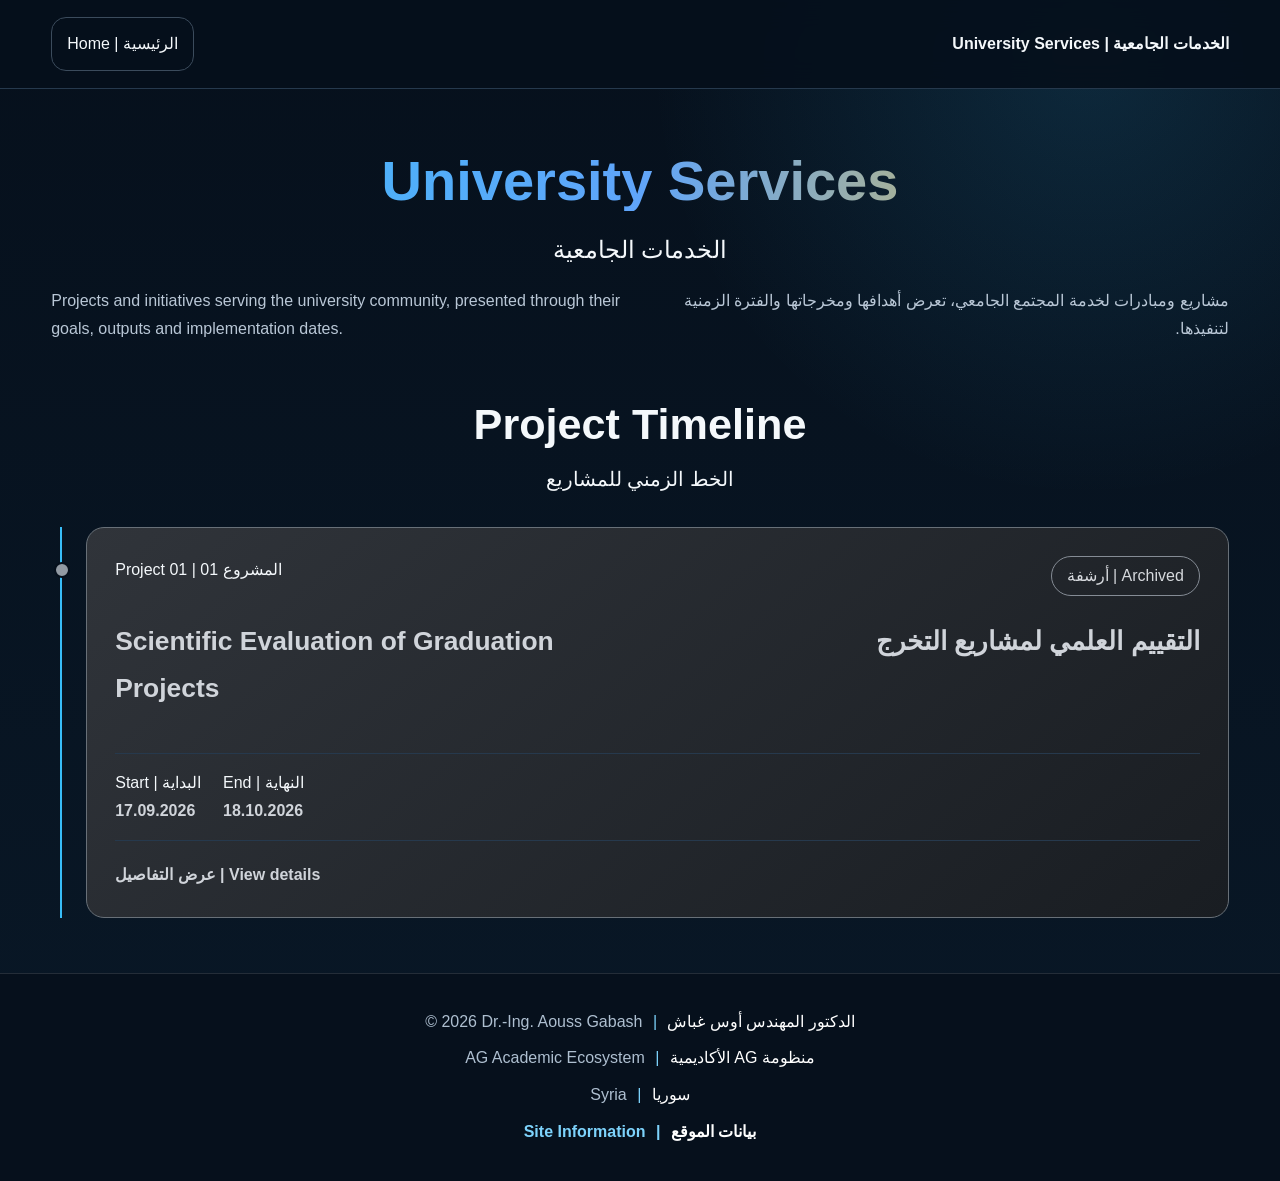
==== commit 1bcac4a0: "Show compact clickable project cards on the timeline" ====
--- a/index.html
+++ b/index.html
@@ -2,61 +2,24 @@
 .hero{display:block;text-align:center;padding:45px 0 28px}.hero .pair{text-align:left}.hero h1{font-size:clamp(2rem,5vw,3.5rem)}nav{justify-content:space-between}.site-name{font-weight:bold}.home{font-size:1rem}.timeline{border-left:2px solid var(--blue);padding-left:24px;margin:20px 0 55px 9px}.project{position:relative;background:linear-gradient(140deg,#102d43,#0b1a2b);border:1px solid #327da0;border-radius:18px;padding:28px}.project:before{content:"";position:absolute;left:-33px;top:34px;width:12px;height:12px;border:2px solid var(--bg);border-radius:50%;background:var(--blue)}.project-head{display:flex;justify-content:space-between;gap:15px;flex-wrap:wrap}.status{border:1px solid #38bdf8;border-radius:30px;padding:5px 15px;color:#bcecff}.dates{display:flex;gap:22px;flex-wrap:wrap;margin:20px 0;padding:15px 0;border-block:1px solid var(--line)}.dates time{display:block;color:var(--gold);font-weight:bold}.project.archived{background:linear-gradient(140deg,#30343a,#191d22);border-color:#687078}.project.archived:before{background:#929aa3}.project.archived .status{border-color:#858c95;color:#d6d9dd}.project.archived h2,.project.archived time{color:#d0d4da}.project h2{font-size:1.65rem}.project .pair p{color:var(--muted)}.calculator{margin-top:28px;border-top:1px solid var(--line);padding-top:25px}.calculator summary{font-size:1.25rem}.rubric-row{border:1px solid var(--line);border-radius:12px;margin:15px 0;padding:18px;background:#0b1a2b}.rubric-row h3{font-size:1.05rem;margin:0}.rubric-row p{margin:9px 0;font-size:.95rem}.score-line{display:flex;align-items:center;gap:12px;flex-wrap:wrap;margin-top:12px}input,textarea{font:inherit;background:#071422;color:#f4f8fb;border:1px solid #62809d;border-radius:7px;padding:9px;max-width:100%}input[type=number]{width:110px}input:invalid{border-color:#fda4af}input:focus-visible,textarea:focus-visible,button:focus-visible{outline:3px solid var(--gold);outline-offset:3px}.identity{display:grid;grid-template-columns:1fr 1fr;gap:16px;margin:20px 0}.identity label{display:grid;gap:7px}.result{background:#102b40;border:1px solid #38bdf8;border-radius:12px;padding:20px;margin-top:18px}.result output{display:block;font-size:2.2rem;color:var(--gold);font-weight:bold}.feedback{color:#d6e6f4}.error{color:#fecdd3}button{font:inherit;cursor:pointer;background:#10263d}.actions{margin:18px 0}.notes{display:grid;gap:8px;margin-top:20px}.notes textarea{width:100%;min-height:90px}.muted{color:var(--muted)}.title .ar{text-align:center}
 @media(max-width:680px){.timeline{padding-left:15px;margin-left:4px}.project{padding:17px}.project:before{left:-24px}.identity{grid-template-columns:1fr}.project h2{font-size:1.3rem}.site-name{font-size:.85rem}.dates{gap:14px}.home{width:auto;padding:8px 12px}}
 @media print{header,.hero,.skip,footer,.actions,.calculator>summary{display:none!important}body{background:white!important;color:black!important}.container{width:100%}.timeline{border:0;margin:0;padding:0}.project,.project.archived,.rubric-row,.result{background:white!important;color:black!important;border-color:#888;box-shadow:none}.project:before{display:none}.pair p,.muted,.feedback,.project time,.result output{color:black!important}input,textarea{background:white;color:black;border:1px solid #aaa}.rubric-row{break-inside:avoid}.pair{grid-template-columns:1fr 1fr}.calculator{display:block}.project{padding:10px}}
-</style></head><body>
+.project-link{display:block;margin-bottom:24px;transition:border-color .2s,background .2s}.project-link:hover{border-color:var(--gold)}.project-link:focus-visible{outline:3px solid var(--gold);outline-offset:5px}.project-link .open{color:var(--blue)}.project-link.archived .open{color:#d0d4da}@media(prefers-reduced-motion:reduce){.project-link{transition:none}}</style></head><body>
 <a class="skip" href="#main">إلى المحتوى | Skip to content</a><header><nav class="container"><a class="home" href="https://aoussgabash.com/">Home | الرئيسية</a><span class="site-name">University Services | الخدمات الجامعية</span></nav></header>
 <main class="container" id="main"><section class="hero"><h1 class="gradient">University Services</h1><div class="hero-ar" lang="ar">الخدمات الجامعية</div><div class="pair"><div lang="en"><p>Projects and initiatives serving the university community, presented through their goals, outputs and implementation dates.</p></div><div lang="ar" dir="rtl" class="ar"><p>مشاريع ومبادرات لخدمة المجتمع الجامعي، تعرض أهدافها ومخرجاتها والفترة الزمنية لتنفيذها.</p></div></div></section>
 <div class="title"><h2>Project Timeline</h2><div class="ar" lang="ar">الخط الزمني للمشاريع</div></div>
-<div class="timeline"><article class="project" aria-labelledby="project-title"><div class="project-head"><span>Project 01 | المشروع 01</span><span id="status" class="status">17.09.2026 – 18.10.2026</span></div>
-<div class="pair"><div lang="en"><h2 id="project-title">Scientific Evaluation of Graduation Projects</h2></div><div lang="ar" dir="rtl" class="ar"><h2>التقييم العلمي لمشاريع التخرج</h2></div></div>
-<div class="dates"><div>Start | البداية<time datetime="2026-09-17">17.09.2026</time></div><div>End | النهاية<time datetime="2026-10-18">18.10.2026</time></div><div>Participating projects | المشاريع المشاركة<strong style="display:block">حوالي 50 | Approximately 50</strong></div></div>
-<div class="pair"><div lang="en"><p>Scientific assessment by the judging committee of approximately 50 practically implemented projects participating in the first exhibition of mechanical and electrical engineering projects at Homs University. Each project receives a final score out of 100.</p></div><div lang="ar" dir="rtl" class="ar"><p>تقييم علمي تجريه لجنة الحكم لنحو 50 مشروعا منفذا بشكل عملي ومشاركا في المعرض الأول لمشاريع الهندسة الميكانيكية والكهربائية بجامعة حمص. يمنح كل مشروع علامة نهائية من 100 درجة.</p></div></div>
-<div class="pair"><div lang="en"><h3>Project goals</h3><ul><li>Introduce the judging committee to clear assessment criteria.</li><li>Support consistent, evidence-based evaluation of participating projects.</li><li>Highlight key points in each assessment area through an interactive calculator.</li></ul></div><div lang="ar" dir="rtl" class="ar"><h3>أهداف المشروع</h3><ul><li>إطلاع لجنة الحكم على معايير تقييم واضحة.</li><li>دعم تقييم متسق للمشاريع المشاركة يستند إلى الأدلة العلمية والعملية.</li><li>إظهار النقاط المهمة لكل جزء باستخدام حاسبة تفاعلية.</li></ul></div></div>
-<div class="pair"><div lang="en"><h3>Expected outputs</h3><ul><li>A structured assessment rubric and a score out of 100 for each project.</li><li>Documented strengths and areas for improvement.</li><li>Participation certificates to be distributed to participants.</li></ul></div><div lang="ar" dir="rtl" class="ar"><h3>المخرجات المتوقعة</h3><ul><li>سلم تقييم منظم وعلامة من 100 لكل مشروع.</li><li>توثيق نقاط القوة والجوانب التي تحتاج إلى تحسين.</li><li>توزيع شهادات على المشاركين.</li></ul></div></div>
-<p class="muted" lang="ar" dir="rtl">تبقى الحالة «فعال» حتى نهاية 18.10.2026 بتوقيت سوريا، ثم تتحول تلقائيا إلى «أرشفة» وتصبح البطاقة رمادية.</p><p class="muted" lang="en">Active through 18 October 2026 in Syria time; then automatically archived with a grey project card.</p>
-<noscript><p>يلزم تفعيل JavaScript للحالة التلقائية والحاسبة. | JavaScript is required for automatic status and scoring.</p></noscript>
-<details class="calculator" id="calculator" open><summary>معايير التقييم والحاسبة | Assessment criteria &amp; calculator</summary>
-<div class="pair"><div lang="en"><p><strong>Proposed rubric for committee review:</strong> the weights below total 100 points. They are not presented as an officially approved exhibition rubric. Score each area against demonstrated evidence; do not treat a blank field as a zero.</p></div><div lang="ar" dir="rtl" class="ar"><p><strong>سلم مقترح لمراجعة اللجنة:</strong> مجموع الأوزان التالية 100 درجة، ولا يمثل اعتمادا رسميا من المعرض. يقيم كل محور وفق الأدلة المعروضة، والخانة الفارغة تعني أنه لم يقيم بعد وليست صفرا.</p></div></div>
-<form id="evaluation"><div class="identity"><label>Project name / number | اسم المشروع / رقمه<input name="project" autocomplete="off"></label><label>Evaluator | عضو لجنة الحكم<input name="evaluator" autocomplete="off"></label></div>
-<div class="rubric-row"><div class="pair"><div lang="en"><h3>1. Scientific basis & engineering design — 20 points</h3><p>Clear problem and objectives; sound calculations; justified design choices.</p></div><div lang="ar" dir="rtl" class="ar"><h3>1. الأساس العلمي والتصميم الهندسي — 20 درجة</h3><p>وضوح المشكلة والأهداف، صحة الحسابات، وتبرير خيارات التصميم.</p></div></div><div class="score-line"><label for="score-0">Score | الدرجة (0–20)</label><input class="score" id="score-0" type="number" inputmode="decimal" min="0" max="20" step="any" aria-describedby="score-error"><span>/ 20</span></div></div><div class="rubric-row"><div class="pair"><div lang="en"><h3>2. Practical implementation — 25 points</h3><p>Working prototype; build quality; integration; safe operation and reliability.</p></div><div lang="ar" dir="rtl" class="ar"><h3>2. التنفيذ العملي — 25 درجة</h3><p>نموذج يعمل فعليا، جودة التصنيع والتكامل، وسلامة التشغيل والاعتمادية.</p></div></div><div class="score-line"><label for="score-1">Score | الدرجة (0–25)</label><input class="score" id="score-1" type="number" inputmode="decimal" min="0" max="25" step="any" aria-describedby="score-error"><span>/ 25</span></div></div><div class="rubric-row"><div class="pair"><div lang="en"><h3>3. Testing & results — 20 points</h3><p>Measurable tests; comparison with objectives; accuracy; discussion of limitations.</p></div><div lang="ar" dir="rtl" class="ar"><h3>3. الاختبارات والنتائج — 20 درجة</h3><p>اختبارات قابلة للقياس، مقارنة النتائج بالأهداف، الدقة، ومناقشة حدود الأداء.</p></div></div><div class="score-line"><label for="score-2">Score | الدرجة (0–20)</label><input class="score" id="score-2" type="number" inputmode="decimal" min="0" max="20" step="any" aria-describedby="score-error"><span>/ 20</span></div></div><div class="rubric-row"><div class="pair"><div lang="en"><h3>4. Innovation & usefulness — 15 points</h3><p>Added value; originality or meaningful improvement; feasibility and relevance.</p></div><div lang="ar" dir="rtl" class="ar"><h3>4. الابتكار والفائدة التطبيقية — 15 درجة</h3><p>قيمة مضافة وأصالة أو تحسين ملموس، قابلية التطبيق، ومدى الحاجة للحل.</p></div></div><div class="score-line"><label for="score-3">Score | الدرجة (0–15)</label><input class="score" id="score-3" type="number" inputmode="decimal" min="0" max="15" step="any" aria-describedby="score-error"><span>/ 15</span></div></div><div class="rubric-row"><div class="pair"><div lang="en"><h3>5. Documentation & presentation — 10 points</h3><p>Clear report and drawings; references; organized demonstration and time management.</p></div><div lang="ar" dir="rtl" class="ar"><h3>5. التوثيق والعرض — 10 درجة</h3><p>وضوح التقرير والمخططات والمراجع، وتنظيم العرض العملي وإدارة الوقت.</p></div></div><div class="score-line"><label for="score-4">Score | الدرجة (0–10)</label><input class="score" id="score-4" type="number" inputmode="decimal" min="0" max="10" step="any" aria-describedby="score-error"><span>/ 10</span></div></div><div class="rubric-row"><div class="pair"><div lang="en"><h3>6. Discussion & understanding — 10 points</h3><p>Explain decisions; answer questions; demonstrate understanding and individual contributions.</p></div><div lang="ar" dir="rtl" class="ar"><h3>6. المناقشة واستيعاب الفريق — 10 درجة</h3><p>تفسير القرارات والإجابة عن الأسئلة وإظهار الفهم ومساهمات أعضاء الفريق.</p></div></div><div class="score-line"><label for="score-5">Score | الدرجة (0–10)</label><input class="score" id="score-5" type="number" inputmode="decimal" min="0" max="10" step="any" aria-describedby="score-error"><span>/ 10</span></div></div>
-<div class="result" aria-live="polite"><strong id="completion"></strong><output id="total">— / 100</output><p id="score-error" class="error"></p><p id="breakdown" class="feedback" dir="rtl"></p></div>
-<label class="notes">Strengths &amp; improvements | نقاط القوة والتحسين<textarea name="notes"></textarea></label>
-<div class="actions"><button class="button" type="button" id="print">Print / Save PDF | طباعة / حفظ PDF</button><button class="button" type="reset">New evaluation | تقييم جديد</button></div>
-<div class="pair"><div lang="en"><p class='muted'>Scores are calculated on this page only. They are not sent or saved to a server. Print or save the evaluation before starting another project or closing the page.</p></div><div lang="ar" dir="rtl" class="ar"><p class='muted'>تحسب الدرجات داخل الصفحة فقط ولا ترسل أو تحفظ على خادم. اطبع التقييم أو احفظه قبل بدء مشروع آخر أو إغلاق الصفحة.</p></div></div>
-</form></details></article></div></main><footer id="ag-central-footer" class="site-footer ag-central-footer">
+<div class="timeline"><a class="project project-link" href="graduation-projects-evaluation.html" aria-labelledby="project-title"><div class="project-head"><span>Project 01 | المشروع 01</span><span id="status" class="status">17.09.2026 – 18.10.2026</span></div><div class="pair"><div lang="en"><h2 id="project-title">Scientific Evaluation of Graduation Projects</h2></div><div lang="ar" dir="rtl" class="ar"><h2>التقييم العلمي لمشاريع التخرج</h2></div></div><div class="dates"><div>Start | البداية<time datetime="2026-09-17">17.09.2026</time></div><div>End | النهاية<time datetime="2026-10-18">18.10.2026</time></div></div><span class="open">عرض التفاصيل | View details</span></a></div></main><footer id="ag-central-footer" class="site-footer ag-central-footer">
 <div class="ag-central-footer-inner">
 <p class="ag-central-footer-line">© 2026 Dr.-Ing. Aouss Gabash <span class="ag-central-footer-sep" aria-hidden="true">|</span> <span class="ag-central-footer-ar" lang="ar" dir="rtl">الدكتور المهندس أوس غباش</span></p>
 <p class="ag-central-footer-line">AG Academic Ecosystem <span class="ag-central-footer-sep" aria-hidden="true">|</span> <span class="ag-central-footer-ar" lang="ar" dir="rtl">منظومة AG الأكاديمية</span></p>
 <p class="ag-central-footer-line">Syria <span class="ag-central-footer-sep" aria-hidden="true">|</span> <span class="ag-central-footer-ar" lang="ar" dir="rtl">سوريا</span></p>
 <p class="ag-central-footer-line"><a class="ag-central-footer-link" href="https://aoussgabash.com/site-information.html">Site Information <span class="ag-central-footer-sep" aria-hidden="true">|</span> <span class="ag-central-footer-ar" lang="ar" dir="rtl">بيانات الموقع</span></a></p>
-</div></footer><script>
-const criteria=[["Scientific basis & engineering design","الأساس العلمي والتصميم الهندسي",20,"Clear problem and objectives; sound calculations; justified design choices.","وضوح المشكلة والأهداف، صحة الحسابات، وتبرير خيارات التصميم."],["Practical implementation","التنفيذ العملي",25,"Working prototype; build quality; integration; safe operation and reliability.","نموذج يعمل فعليا، جودة التصنيع والتكامل، وسلامة التشغيل والاعتمادية."],["Testing & results","الاختبارات والنتائج",20,"Measurable tests; comparison with objectives; accuracy; discussion of limitations.","اختبارات قابلة للقياس، مقارنة النتائج بالأهداف، الدقة، ومناقشة حدود الأداء."],["Innovation & usefulness","الابتكار والفائدة التطبيقية",15,"Added value; originality or meaningful improvement; feasibility and relevance.","قيمة مضافة وأصالة أو تحسين ملموس، قابلية التطبيق، ومدى الحاجة للحل."],["Documentation & presentation","التوثيق والعرض",10,"Clear report and drawings; references; organized demonstration and time management.","وضوح التقرير والمخططات والمراجع، وتنظيم العرض العملي وإدارة الوقت."],["Discussion & understanding","المناقشة واستيعاب الفريق",10,"Explain decisions; answer questions; demonstrate understanding and individual contributions.","تفسير القرارات والإجابة عن الأسئلة وإظهار الفهم ومساهمات أعضاء الفريق."]];
-function projectState(now){
+</div></footer><script>function projectState(now){
  const p=new Intl.DateTimeFormat('en-CA',{timeZone:'Asia/Damascus',year:'numeric',month:'2-digit',day:'2-digit'}).formatToParts(now);
  const get=t=>p.find(x=>x.type===t).value;
  const day=get('year')+'-'+get('month')+'-'+get('day');
  return day>'2026-10-18'?'archived':day<'2026-09-17'?'upcoming':'active';
 }
-function evaluate(values){
- if(values.some((v,i)=>v!==''&&(!Number.isFinite(Number(v))||Number(v)<0||Number(v)>criteria[i][2])))return {invalid:true};
- const count=values.filter(v=>v!=='').length;
- return {count,total:values.reduce((s,v)=>s+(v===''?0:Number(v)),0)};
-}
 function refreshStatus(){
  const state=projectState(new Date());document.querySelector('.project').classList.toggle('archived',state==='archived');
  document.getElementById('status').textContent=state==='archived'?'أرشفة | Archived':state==='upcoming'?'قادم | Upcoming':'فعال | Active';
 }
-const inputs=[...document.querySelectorAll('.score')];
-function refreshScore(){
- const values=inputs.map(x=>x.value);const result=evaluate(values);
- document.getElementById('score-error').textContent=result.invalid?'أدخل لكل معيار قيمة ضمن الحد الموضح. | Enter a score within each stated limit.':'';
- document.getElementById('total').textContent=result.invalid?'— / 100':result.total.toFixed(1)+' / 100';
- document.getElementById('completion').textContent=result.invalid?'النتيجة غير صالحة | Invalid result':result.count===criteria.length?'العلامة النهائية | Final score':'مجموع جزئي — '+result.count+' / '+criteria.length+' معايير مكتملة | Partial score';
- document.getElementById('breakdown').textContent=result.invalid?'':criteria.map((c,i)=>c[1]+': '+(values[i]===''?'لم يقيم / Not scored':values[i])+' / '+c[2]).join(' · ');
-}
-refreshStatus();setInterval(refreshStatus,60000);document.addEventListener('visibilitychange',refreshStatus);
-inputs.forEach(x=>x.addEventListener('input',refreshScore));
-document.getElementById('evaluation').addEventListener('reset',()=>setTimeout(refreshScore,0));
-document.getElementById('print').addEventListener('click',()=>{document.getElementById('calculator').open=true;window.print()});
-window.addEventListener('beforeprint',()=>{document.getElementById('calculator').open=true});
-refreshScore();
-</script></body></html>+refreshStatus();setInterval(refreshStatus,60000);document.addEventListener('visibilitychange',refreshStatus);</script></body></html>
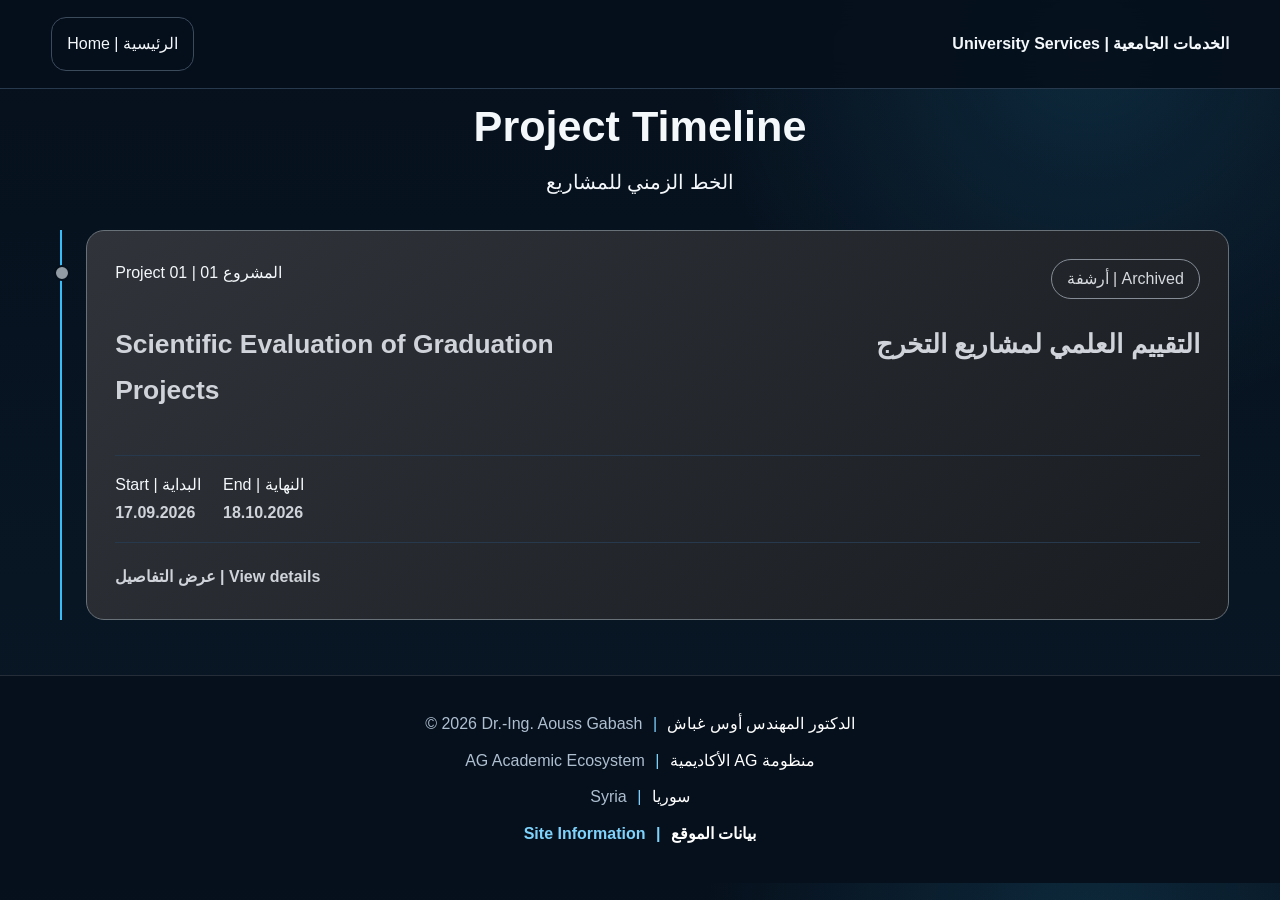
==== commit 37e298db: "Remove introductory University Services hero as requested" ====
--- a/index.html
+++ b/index.html
@@ -4,7 +4,7 @@
 @media print{header,.hero,.skip,footer,.actions,.calculator>summary{display:none!important}body{background:white!important;color:black!important}.container{width:100%}.timeline{border:0;margin:0;padding:0}.project,.project.archived,.rubric-row,.result{background:white!important;color:black!important;border-color:#888;box-shadow:none}.project:before{display:none}.pair p,.muted,.feedback,.project time,.result output{color:black!important}input,textarea{background:white;color:black;border:1px solid #aaa}.rubric-row{break-inside:avoid}.pair{grid-template-columns:1fr 1fr}.calculator{display:block}.project{padding:10px}}
 .project-link{display:block;margin-bottom:24px;transition:border-color .2s,background .2s}.project-link:hover{border-color:var(--gold)}.project-link:focus-visible{outline:3px solid var(--gold);outline-offset:5px}.project-link .open{color:var(--blue)}.project-link.archived .open{color:#d0d4da}@media(prefers-reduced-motion:reduce){.project-link{transition:none}}</style></head><body>
 <a class="skip" href="#main">إلى المحتوى | Skip to content</a><header><nav class="container"><a class="home" href="https://aoussgabash.com/">Home | الرئيسية</a><span class="site-name">University Services | الخدمات الجامعية</span></nav></header>
-<main class="container" id="main"><section class="hero"><h1 class="gradient">University Services</h1><div class="hero-ar" lang="ar">الخدمات الجامعية</div><div class="pair"><div lang="en"><p>Projects and initiatives serving the university community, presented through their goals, outputs and implementation dates.</p></div><div lang="ar" dir="rtl" class="ar"><p>مشاريع ومبادرات لخدمة المجتمع الجامعي، تعرض أهدافها ومخرجاتها والفترة الزمنية لتنفيذها.</p></div></div></section>
+<main class="container" id="main">
 <div class="title"><h2>Project Timeline</h2><div class="ar" lang="ar">الخط الزمني للمشاريع</div></div>
 <div class="timeline"><a class="project project-link" href="graduation-projects-evaluation.html" aria-labelledby="project-title"><div class="project-head"><span>Project 01 | المشروع 01</span><span id="status" class="status">17.09.2026 – 18.10.2026</span></div><div class="pair"><div lang="en"><h2 id="project-title">Scientific Evaluation of Graduation Projects</h2></div><div lang="ar" dir="rtl" class="ar"><h2>التقييم العلمي لمشاريع التخرج</h2></div></div><div class="dates"><div>Start | البداية<time datetime="2026-09-17">17.09.2026</time></div><div>End | النهاية<time datetime="2026-10-18">18.10.2026</time></div></div><span class="open">عرض التفاصيل | View details</span></a></div></main><footer id="ag-central-footer" class="site-footer ag-central-footer">
 <div class="ag-central-footer-inner">
